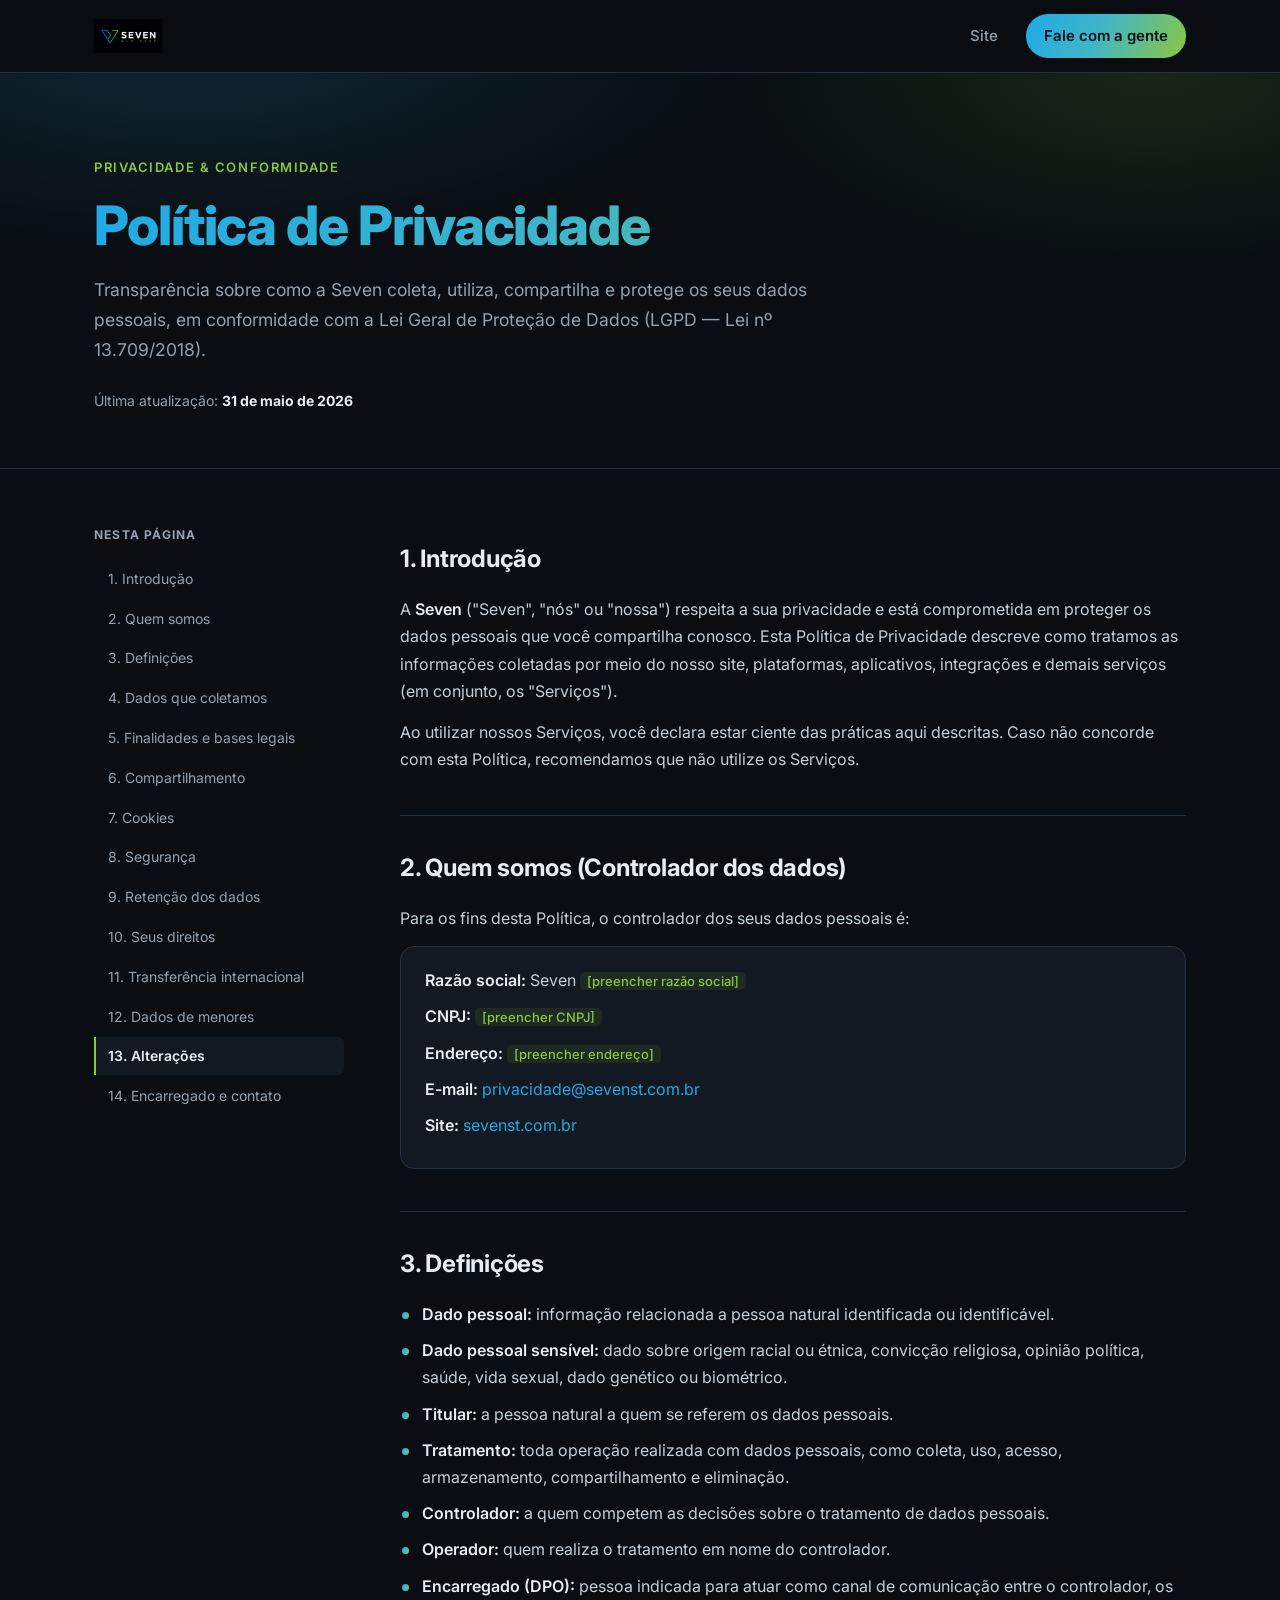
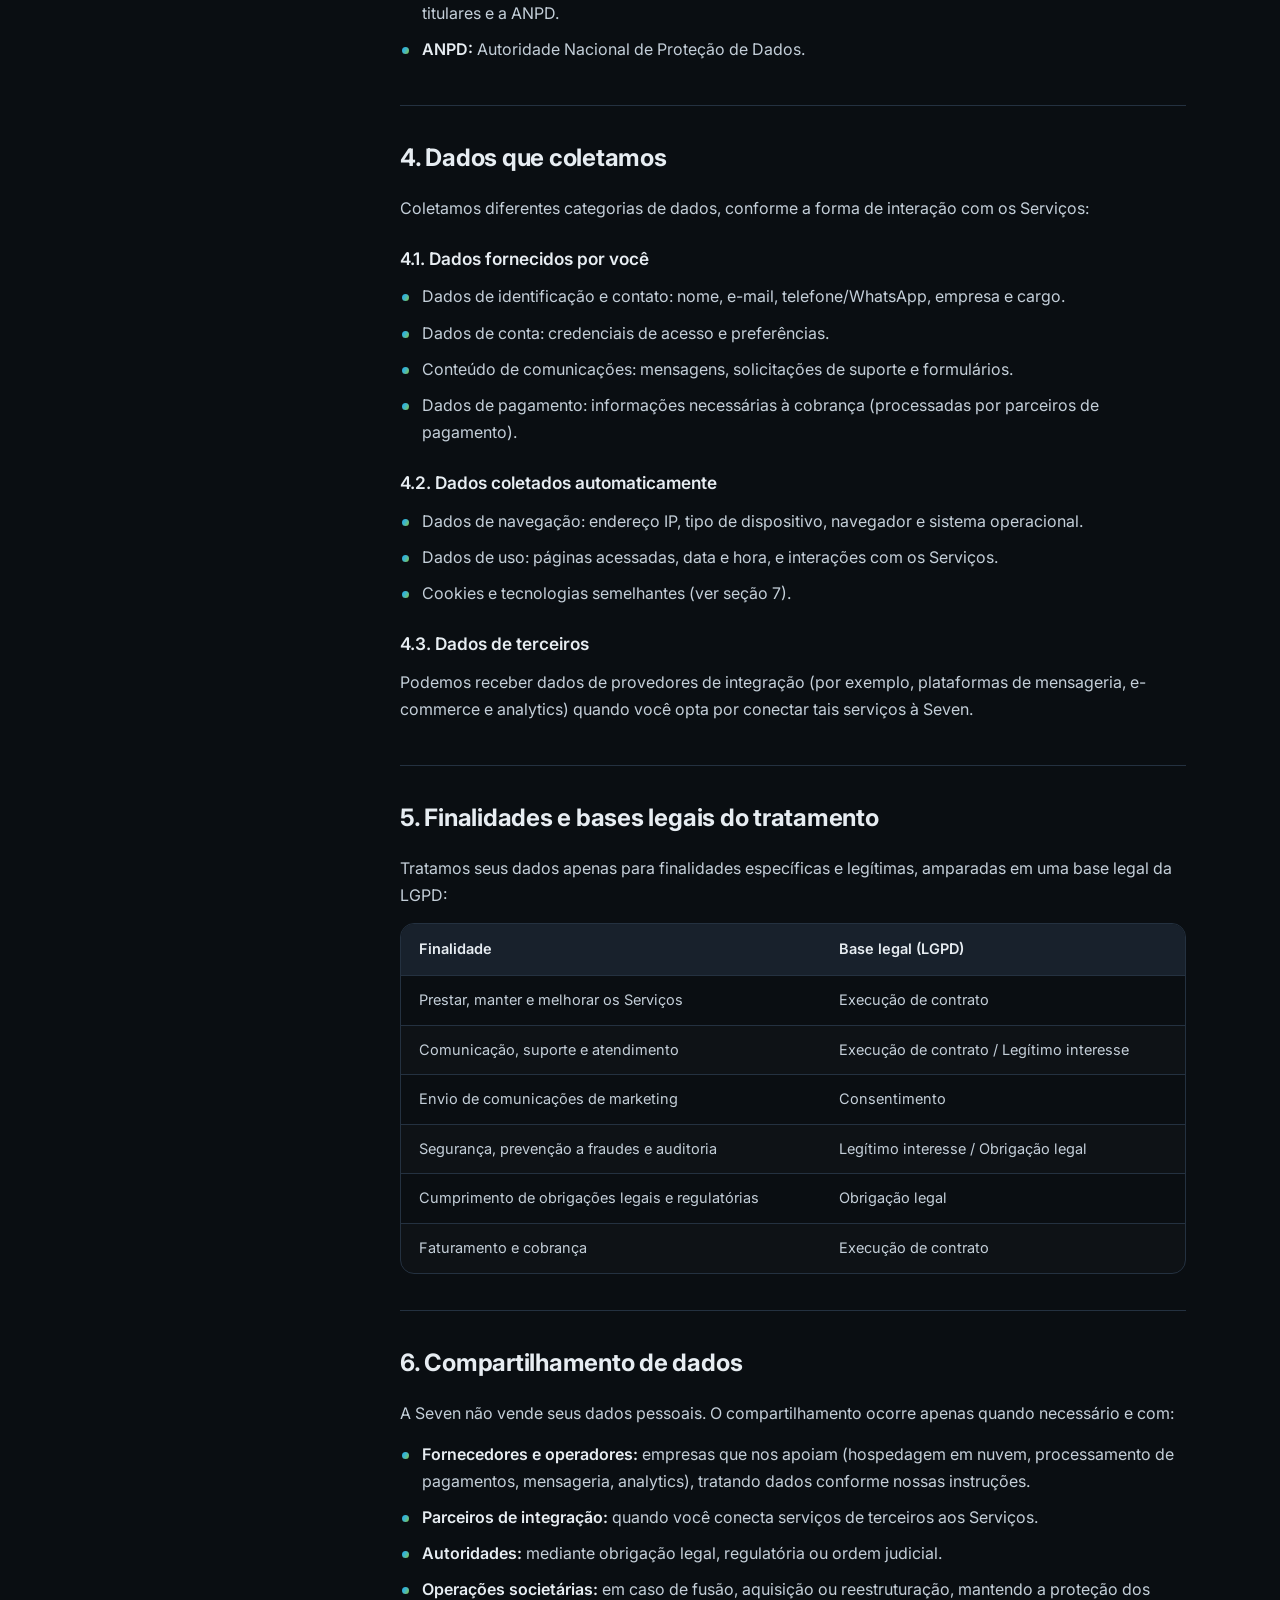
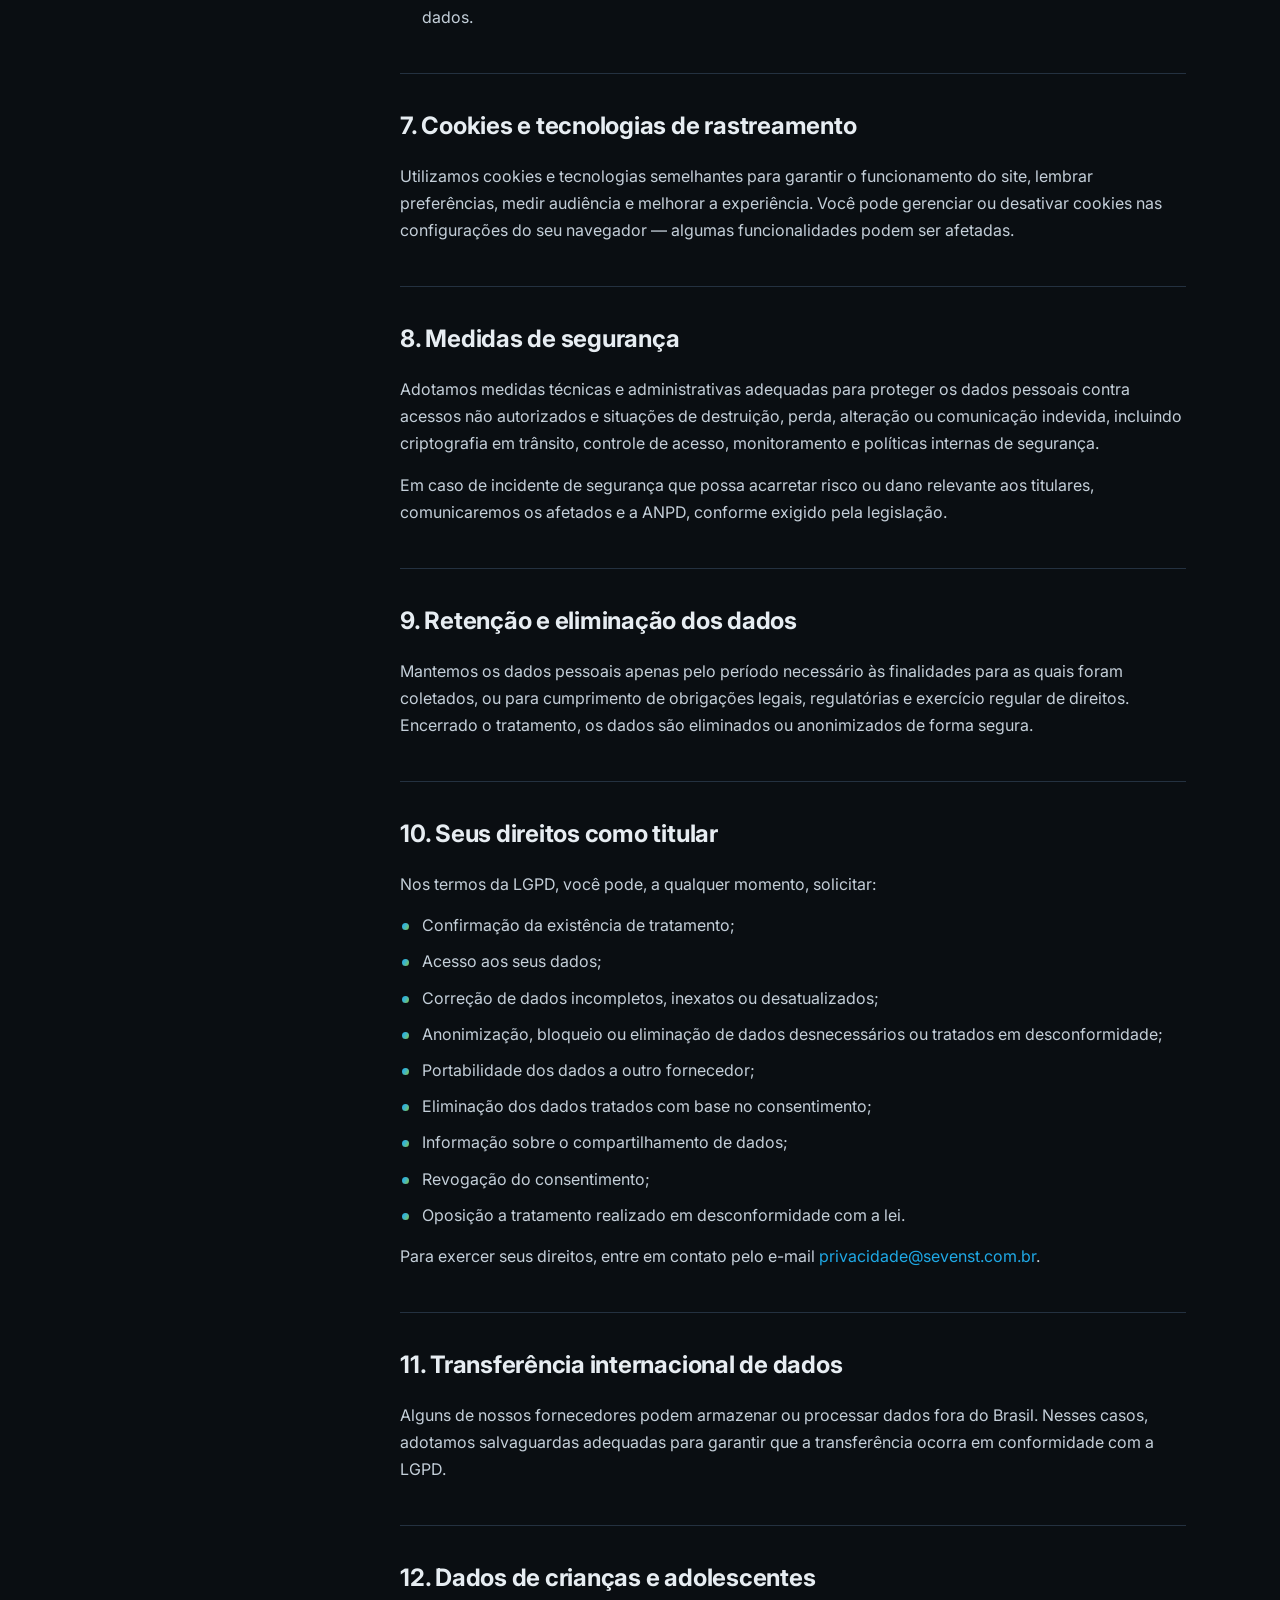
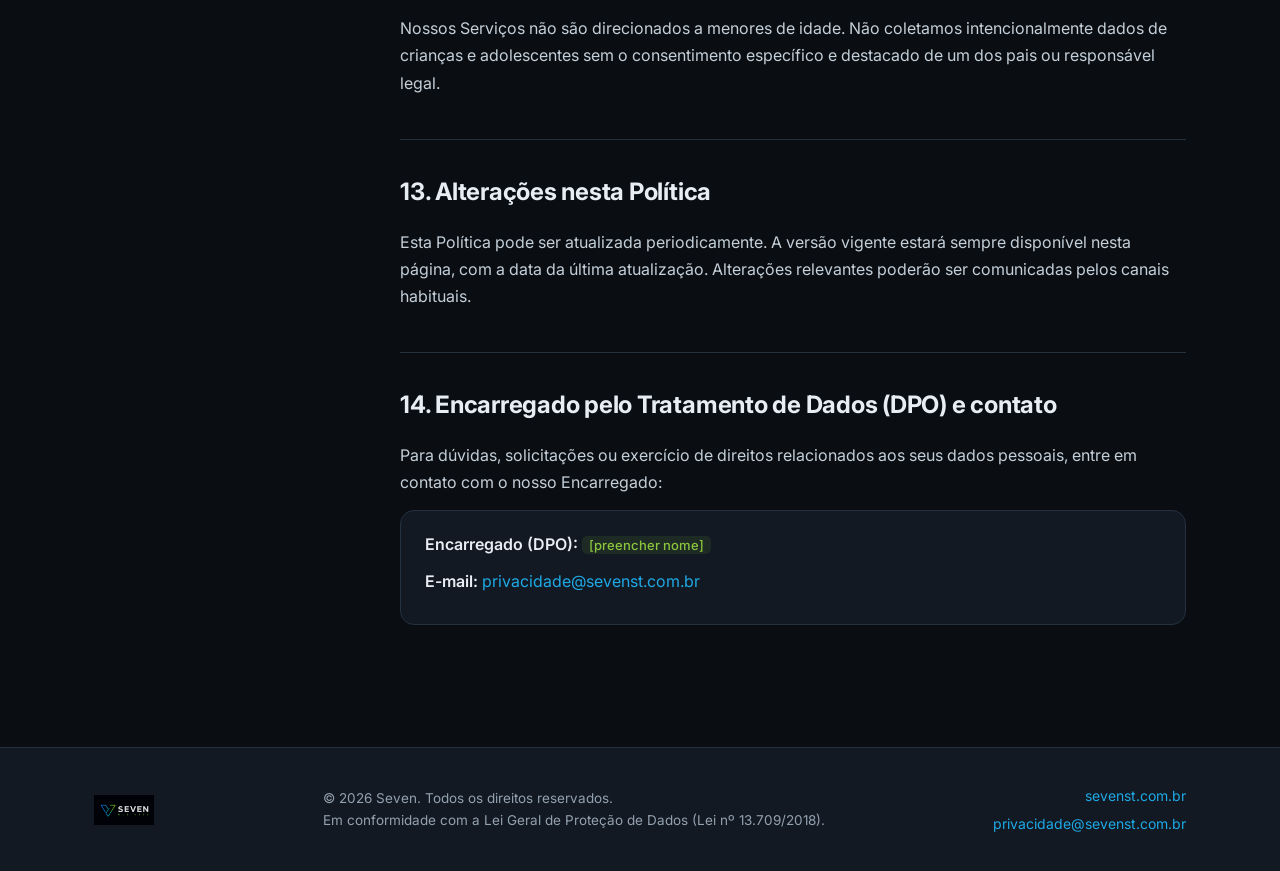
==== index.html @ 4087feb5 "site política de privacidade Seven (LGPD) + Docker/nginx" ====
<!DOCTYPE html>
<html lang="pt-br">
<head>
  <meta charset="UTF-8" />
  <meta name="viewport" content="width=device-width, initial-scale=1.0" />
  <meta name="theme-color" content="#0a0e12" />

  <title>Política de Privacidade — Seven</title>
  <meta name="description" content="Política de Privacidade da Seven. Saiba como tratamos, protegemos e armazenamos seus dados pessoais em conformidade com a LGPD." />

  <link rel="icon" href="logo/favicon.png" sizes="any" />
  <link rel="apple-touch-icon" href="logo/favicon.png" />

  <!-- Open Graph -->
  <meta property="og:type" content="website" />
  <meta property="og:title" content="Política de Privacidade — Seven" />
  <meta property="og:description" content="Saiba como a Seven trata, protege e armazena seus dados pessoais em conformidade com a LGPD." />
  <meta property="og:image" content="logo/seven-dark.png" />
  <meta name="twitter:card" content="summary_large_image" />

  <link rel="preconnect" href="https://fonts.googleapis.com" />
  <link rel="preconnect" href="https://fonts.gstatic.com" crossorigin />
  <link href="https://fonts.googleapis.com/css2?family=Inter:wght@400;500;600;700;800&display=swap" rel="stylesheet" />
  <link rel="stylesheet" href="styles.css" />
</head>
<body>
  <header class="site-header">
    <div class="container header-inner">
      <a href="#topo" class="brand" aria-label="Seven">
        <img src="logo/seven-dark.png" alt="Seven" class="brand-logo" />
      </a>
      <nav class="header-nav">
        <a href="https://sevenst.com.br" target="_blank" rel="noopener">Site</a>
        <a href="mailto:privacidade@sevenst.com.br" class="btn-contato">Fale com a gente</a>
      </nav>
    </div>
  </header>

  <main id="topo">
    <section class="hero">
      <div class="container">
        <span class="eyebrow">Privacidade &amp; Conformidade</span>
        <h1>Política de Privacidade</h1>
        <p class="hero-sub">
          Transparência sobre como a Seven coleta, utiliza, compartilha e protege os seus
          dados pessoais, em conformidade com a Lei Geral de Proteção de Dados (LGPD — Lei nº 13.709/2018).
        </p>
        <p class="hero-meta">Última atualização: <strong>31 de maio de 2026</strong></p>
      </div>
    </section>

    <div class="container content-grid">
      <!-- Índice -->
      <aside class="toc" aria-label="Índice">
        <p class="toc-title">Nesta página</p>
        <nav>
          <a href="#introducao">1. Introdução</a>
          <a href="#controlador">2. Quem somos</a>
          <a href="#definicoes">3. Definições</a>
          <a href="#dados">4. Dados que coletamos</a>
          <a href="#finalidades">5. Finalidades e bases legais</a>
          <a href="#compartilhamento">6. Compartilhamento</a>
          <a href="#cookies">7. Cookies</a>
          <a href="#seguranca">8. Segurança</a>
          <a href="#retencao">9. Retenção dos dados</a>
          <a href="#direitos">10. Seus direitos</a>
          <a href="#transferencia">11. Transferência internacional</a>
          <a href="#menores">12. Dados de menores</a>
          <a href="#alteracoes">13. Alterações</a>
          <a href="#contato">14. Encarregado e contato</a>
        </nav>
      </aside>

      <!-- Conteúdo -->
      <article class="policy">

        <section id="introducao">
          <h2>1. Introdução</h2>
          <p>
            A <strong>Seven</strong> ("Seven", "nós" ou "nossa") respeita a sua privacidade e está
            comprometida em proteger os dados pessoais que você compartilha conosco. Esta Política de
            Privacidade descreve como tratamos as informações coletadas por meio do nosso site,
            plataformas, aplicativos, integrações e demais serviços (em conjunto, os "Serviços").
          </p>
          <p>
            Ao utilizar nossos Serviços, você declara estar ciente das práticas aqui descritas. Caso
            não concorde com esta Política, recomendamos que não utilize os Serviços.
          </p>
        </section>

        <section id="controlador">
          <h2>2. Quem somos (Controlador dos dados)</h2>
          <p>
            Para os fins desta Política, o controlador dos seus dados pessoais é:
          </p>
          <ul class="info-box">
            <li><strong>Razão social:</strong> Seven <span class="todo">[preencher razão social]</span></li>
            <li><strong>CNPJ:</strong> <span class="todo">[preencher CNPJ]</span></li>
            <li><strong>Endereço:</strong> <span class="todo">[preencher endereço]</span></li>
            <li><strong>E-mail:</strong> <a href="mailto:privacidade@sevenst.com.br">privacidade@sevenst.com.br</a></li>
            <li><strong>Site:</strong> <a href="https://sevenst.com.br" target="_blank" rel="noopener">sevenst.com.br</a></li>
          </ul>
        </section>

        <section id="definicoes">
          <h2>3. Definições</h2>
          <ul>
            <li><strong>Dado pessoal:</strong> informação relacionada a pessoa natural identificada ou identificável.</li>
            <li><strong>Dado pessoal sensível:</strong> dado sobre origem racial ou étnica, convicção religiosa, opinião política, saúde, vida sexual, dado genético ou biométrico.</li>
            <li><strong>Titular:</strong> a pessoa natural a quem se referem os dados pessoais.</li>
            <li><strong>Tratamento:</strong> toda operação realizada com dados pessoais, como coleta, uso, acesso, armazenamento, compartilhamento e eliminação.</li>
            <li><strong>Controlador:</strong> a quem competem as decisões sobre o tratamento de dados pessoais.</li>
            <li><strong>Operador:</strong> quem realiza o tratamento em nome do controlador.</li>
            <li><strong>Encarregado (DPO):</strong> pessoa indicada para atuar como canal de comunicação entre o controlador, os titulares e a ANPD.</li>
            <li><strong>ANPD:</strong> Autoridade Nacional de Proteção de Dados.</li>
          </ul>
        </section>

        <section id="dados">
          <h2>4. Dados que coletamos</h2>
          <p>Coletamos diferentes categorias de dados, conforme a forma de interação com os Serviços:</p>

          <h3>4.1. Dados fornecidos por você</h3>
          <ul>
            <li>Dados de identificação e contato: nome, e-mail, telefone/WhatsApp, empresa e cargo.</li>
            <li>Dados de conta: credenciais de acesso e preferências.</li>
            <li>Conteúdo de comunicações: mensagens, solicitações de suporte e formulários.</li>
            <li>Dados de pagamento: informações necessárias à cobrança (processadas por parceiros de pagamento).</li>
          </ul>

          <h3>4.2. Dados coletados automaticamente</h3>
          <ul>
            <li>Dados de navegação: endereço IP, tipo de dispositivo, navegador e sistema operacional.</li>
            <li>Dados de uso: páginas acessadas, data e hora, e interações com os Serviços.</li>
            <li>Cookies e tecnologias semelhantes (ver seção 7).</li>
          </ul>

          <h3>4.3. Dados de terceiros</h3>
          <p>
            Podemos receber dados de provedores de integração (por exemplo, plataformas de mensageria,
            e-commerce e analytics) quando você opta por conectar tais serviços à Seven.
          </p>
        </section>

        <section id="finalidades">
          <h2>5. Finalidades e bases legais do tratamento</h2>
          <p>Tratamos seus dados apenas para finalidades específicas e legítimas, amparadas em uma base legal da LGPD:</p>
          <div class="table-wrap">
            <table>
              <thead>
                <tr><th>Finalidade</th><th>Base legal (LGPD)</th></tr>
              </thead>
              <tbody>
                <tr><td>Prestar, manter e melhorar os Serviços</td><td>Execução de contrato</td></tr>
                <tr><td>Comunicação, suporte e atendimento</td><td>Execução de contrato / Legítimo interesse</td></tr>
                <tr><td>Envio de comunicações de marketing</td><td>Consentimento</td></tr>
                <tr><td>Segurança, prevenção a fraudes e auditoria</td><td>Legítimo interesse / Obrigação legal</td></tr>
                <tr><td>Cumprimento de obrigações legais e regulatórias</td><td>Obrigação legal</td></tr>
                <tr><td>Faturamento e cobrança</td><td>Execução de contrato</td></tr>
              </tbody>
            </table>
          </div>
        </section>

        <section id="compartilhamento">
          <h2>6. Compartilhamento de dados</h2>
          <p>A Seven não vende seus dados pessoais. O compartilhamento ocorre apenas quando necessário e com:</p>
          <ul>
            <li><strong>Fornecedores e operadores:</strong> empresas que nos apoiam (hospedagem em nuvem, processamento de pagamentos, mensageria, analytics), tratando dados conforme nossas instruções.</li>
            <li><strong>Parceiros de integração:</strong> quando você conecta serviços de terceiros aos Serviços.</li>
            <li><strong>Autoridades:</strong> mediante obrigação legal, regulatória ou ordem judicial.</li>
            <li><strong>Operações societárias:</strong> em caso de fusão, aquisição ou reestruturação, mantendo a proteção dos dados.</li>
          </ul>
        </section>

        <section id="cookies">
          <h2>7. Cookies e tecnologias de rastreamento</h2>
          <p>
            Utilizamos cookies e tecnologias semelhantes para garantir o funcionamento do site, lembrar
            preferências, medir audiência e melhorar a experiência. Você pode gerenciar ou desativar
            cookies nas configurações do seu navegador — algumas funcionalidades podem ser afetadas.
          </p>
        </section>

        <section id="seguranca">
          <h2>8. Medidas de segurança</h2>
          <p>
            Adotamos medidas técnicas e administrativas adequadas para proteger os dados pessoais contra
            acessos não autorizados e situações de destruição, perda, alteração ou comunicação indevida,
            incluindo criptografia em trânsito, controle de acesso, monitoramento e políticas internas de segurança.
          </p>
          <p>
            Em caso de incidente de segurança que possa acarretar risco ou dano relevante aos titulares,
            comunicaremos os afetados e a ANPD, conforme exigido pela legislação.
          </p>
        </section>

        <section id="retencao">
          <h2>9. Retenção e eliminação dos dados</h2>
          <p>
            Mantemos os dados pessoais apenas pelo período necessário às finalidades para as quais foram
            coletados, ou para cumprimento de obrigações legais, regulatórias e exercício regular de direitos.
            Encerrado o tratamento, os dados são eliminados ou anonimizados de forma segura.
          </p>
        </section>

        <section id="direitos">
          <h2>10. Seus direitos como titular</h2>
          <p>Nos termos da LGPD, você pode, a qualquer momento, solicitar:</p>
          <ul>
            <li>Confirmação da existência de tratamento;</li>
            <li>Acesso aos seus dados;</li>
            <li>Correção de dados incompletos, inexatos ou desatualizados;</li>
            <li>Anonimização, bloqueio ou eliminação de dados desnecessários ou tratados em desconformidade;</li>
            <li>Portabilidade dos dados a outro fornecedor;</li>
            <li>Eliminação dos dados tratados com base no consentimento;</li>
            <li>Informação sobre o compartilhamento de dados;</li>
            <li>Revogação do consentimento;</li>
            <li>Oposição a tratamento realizado em desconformidade com a lei.</li>
          </ul>
          <p>
            Para exercer seus direitos, entre em contato pelo e-mail
            <a href="mailto:privacidade@sevenst.com.br">privacidade@sevenst.com.br</a>.
          </p>
        </section>

        <section id="transferencia">
          <h2>11. Transferência internacional de dados</h2>
          <p>
            Alguns de nossos fornecedores podem armazenar ou processar dados fora do Brasil. Nesses casos,
            adotamos salvaguardas adequadas para garantir que a transferência ocorra em conformidade com a LGPD.
          </p>
        </section>

        <section id="menores">
          <h2>12. Dados de crianças e adolescentes</h2>
          <p>
            Nossos Serviços não são direcionados a menores de idade. Não coletamos intencionalmente dados de
            crianças e adolescentes sem o consentimento específico e destacado de um dos pais ou responsável legal.
          </p>
        </section>

        <section id="alteracoes">
          <h2>13. Alterações nesta Política</h2>
          <p>
            Esta Política pode ser atualizada periodicamente. A versão vigente estará sempre disponível nesta
            página, com a data da última atualização. Alterações relevantes poderão ser comunicadas pelos
            canais habituais.
          </p>
        </section>

        <section id="contato">
          <h2>14. Encarregado pelo Tratamento de Dados (DPO) e contato</h2>
          <p>
            Para dúvidas, solicitações ou exercício de direitos relacionados aos seus dados pessoais,
            entre em contato com o nosso Encarregado:
          </p>
          <ul class="info-box">
            <li><strong>Encarregado (DPO):</strong> <span class="todo">[preencher nome]</span></li>
            <li><strong>E-mail:</strong> <a href="mailto:privacidade@sevenst.com.br">privacidade@sevenst.com.br</a></li>
          </ul>
        </section>

      </article>
    </div>
  </main>

  <footer class="site-footer">
    <div class="container footer-inner">
      <img src="logo/seven-dark.png" alt="Seven" class="footer-logo" />
      <p class="footer-text">
        © <span id="ano">2026</span> Seven. Todos os direitos reservados.<br />
        Em conformidade com a Lei Geral de Proteção de Dados (Lei nº 13.709/2018).
      </p>
      <div class="footer-links">
        <a href="https://sevenst.com.br" target="_blank" rel="noopener">sevenst.com.br</a>
        <a href="mailto:privacidade@sevenst.com.br">privacidade@sevenst.com.br</a>
      </div>
    </div>
  </footer>

  <script>
    document.getElementById('ano').textContent = new Date().getFullYear();
    // Destaque do item ativo no índice
    const links = document.querySelectorAll('.toc a');
    const sections = [...links].map(a => document.querySelector(a.getAttribute('href')));
    const obs = new IntersectionObserver((entries) => {
      entries.forEach(e => {
        if (e.isIntersecting) {
          const id = e.target.id;
          links.forEach(l => l.classList.toggle('active', l.getAttribute('href') === '#' + id));
        }
      });
    }, { rootMargin: '-20% 0px -75% 0px' });
    sections.forEach(s => s && obs.observe(s));
  </script>
</body>
</html>
---- styles.css ----
:root {
  --bg: #0a0e12;
  --surface: #121922;
  --surface-2: #18212c;
  --border: #243140;
  --text: #e7edf2;
  --muted: #93a1b0;
  --brand-blue: #1fa9e6;
  --brand-green: #8cc63f;
  --gradient: linear-gradient(120deg, #1fa9e6 0%, #3fb6c8 45%, #8cc63f 100%);
  --radius: 14px;
  --maxw: 1140px;
}

* { box-sizing: border-box; margin: 0; padding: 0; }

html { scroll-behavior: smooth; scroll-padding-top: 90px; }

body {
  font-family: 'Inter', -apple-system, BlinkMacSystemFont, 'Segoe UI', sans-serif;
  background: var(--bg);
  color: var(--text);
  line-height: 1.7;
  -webkit-font-smoothing: antialiased;
  font-size: 16px;
}

a { color: var(--brand-blue); text-decoration: none; transition: color .2s; }
a:hover { color: var(--brand-green); }

.container { width: 100%; max-width: var(--maxw); margin: 0 auto; padding: 0 24px; }

/* Header */
.site-header {
  position: sticky; top: 0; z-index: 50;
  background: rgba(10, 14, 18, .85);
  backdrop-filter: blur(12px);
  border-bottom: 1px solid var(--border);
}
.header-inner {
  display: flex; align-items: center; justify-content: space-between;
  height: 72px;
}
.brand-logo { height: 34px; width: auto; display: block; }
.header-nav { display: flex; align-items: center; gap: 28px; }
.header-nav a { color: var(--muted); font-weight: 500; font-size: 15px; }
.header-nav a:hover { color: var(--text); }
.btn-contato {
  background: var(--gradient); color: #06121a !important;
  padding: 9px 18px; border-radius: 999px; font-weight: 600 !important;
}
.btn-contato:hover { opacity: .92; }

/* Hero */
.hero {
  position: relative;
  padding: 80px 0 56px;
  border-bottom: 1px solid var(--border);
  overflow: hidden;
}
.hero::before {
  content: ''; position: absolute; inset: 0;
  background: radial-gradient(900px 360px at 15% -10%, rgba(31,169,230,.16), transparent 60%),
              radial-gradient(700px 320px at 90% 0%, rgba(140,198,63,.12), transparent 60%);
  pointer-events: none;
}
.hero .container { position: relative; }
.eyebrow {
  display: inline-block;
  font-size: 13px; font-weight: 600; letter-spacing: .12em; text-transform: uppercase;
  color: var(--brand-green); margin-bottom: 18px;
}
.hero h1 {
  font-size: clamp(2.2rem, 5vw, 3.4rem);
  font-weight: 800; line-height: 1.08; letter-spacing: -.02em;
  background: var(--gradient); -webkit-background-clip: text; background-clip: text;
  -webkit-text-fill-color: transparent; color: var(--brand-blue);
}
.hero-sub { color: var(--muted); font-size: 1.1rem; max-width: 720px; margin-top: 20px; }
.hero-meta { margin-top: 24px; font-size: 14px; color: var(--muted); }
.hero-meta strong { color: var(--text); }

/* Layout conteúdo */
.content-grid {
  display: grid; grid-template-columns: 250px 1fr;
  gap: 56px; padding-top: 56px; padding-bottom: 80px; align-items: start;
}

/* Índice */
.toc { position: sticky; top: 96px; }
.toc-title {
  font-size: 12px; font-weight: 700; letter-spacing: .1em; text-transform: uppercase;
  color: var(--muted); margin-bottom: 14px;
}
.toc nav { display: flex; flex-direction: column; gap: 2px; }
.toc nav a {
  color: var(--muted); font-size: 14px; padding: 7px 12px;
  border-left: 2px solid transparent; border-radius: 0 6px 6px 0; transition: all .18s;
}
.toc nav a:hover { color: var(--text); background: var(--surface); }
.toc nav a.active {
  color: var(--text); border-left-color: var(--brand-green);
  background: var(--surface); font-weight: 600;
}

/* Política */
.policy section { padding: 14px 0 28px; scroll-margin-top: 90px; }
.policy section + section { border-top: 1px solid var(--border); padding-top: 32px; }
.policy h2 {
  font-size: 1.5rem; font-weight: 700; letter-spacing: -.01em;
  margin-bottom: 16px; color: var(--text);
}
.policy h3 {
  font-size: 1.08rem; font-weight: 600; margin: 22px 0 10px; color: var(--text);
}
.policy p { color: #c4cfd9; margin-bottom: 14px; }
.policy ul { list-style: none; margin: 8px 0 14px; }
.policy ul li {
  position: relative; padding-left: 22px; margin-bottom: 9px; color: #c4cfd9;
}
.policy ul li::before {
  content: ''; position: absolute; left: 2px; top: 11px;
  width: 7px; height: 7px; border-radius: 50%;
  background: var(--gradient);
}
.policy strong { color: var(--text); font-weight: 600; }

.info-box {
  background: var(--surface); border: 1px solid var(--border);
  border-radius: var(--radius); padding: 20px 24px !important; margin: 4px 0 8px;
}
.info-box li { padding-left: 0 !important; margin-bottom: 8px; }
.info-box li::before { display: none; }

.todo {
  color: var(--brand-green); background: rgba(140,198,63,.1);
  padding: 1px 7px; border-radius: 5px; font-size: 13px; font-weight: 500;
}

/* Tabela */
.table-wrap { overflow-x: auto; border-radius: var(--radius); border: 1px solid var(--border); margin: 8px 0; }
table { width: 100%; border-collapse: collapse; font-size: 14.5px; min-width: 460px; }
thead th {
  background: var(--surface-2); text-align: left; padding: 13px 18px;
  font-weight: 600; color: var(--text); border-bottom: 1px solid var(--border);
}
tbody td { padding: 12px 18px; color: #c4cfd9; border-bottom: 1px solid var(--border); }
tbody tr:last-child td { border-bottom: none; }
tbody tr:nth-child(even) { background: rgba(255,255,255,.015); }

/* Footer */
.site-footer { border-top: 1px solid var(--border); background: var(--surface); }
.footer-inner {
  display: flex; flex-wrap: wrap; align-items: center; justify-content: space-between;
  gap: 20px; padding: 36px 24px;
}
.footer-logo { height: 30px; width: auto; opacity: .9; }
.footer-text { color: var(--muted); font-size: 13.5px; line-height: 1.6; }
.footer-links { display: flex; flex-direction: column; gap: 4px; text-align: right; font-size: 14px; }

/* Responsivo */
@media (max-width: 880px) {
  .content-grid { grid-template-columns: 1fr; gap: 0; }
  .toc { display: none; }
  .hero { padding: 56px 0 40px; }
  .footer-inner { justify-content: center; text-align: center; }
  .footer-links { text-align: center; }
}
@media (max-width: 520px) {
  .header-nav a:not(.btn-contato) { display: none; }
}
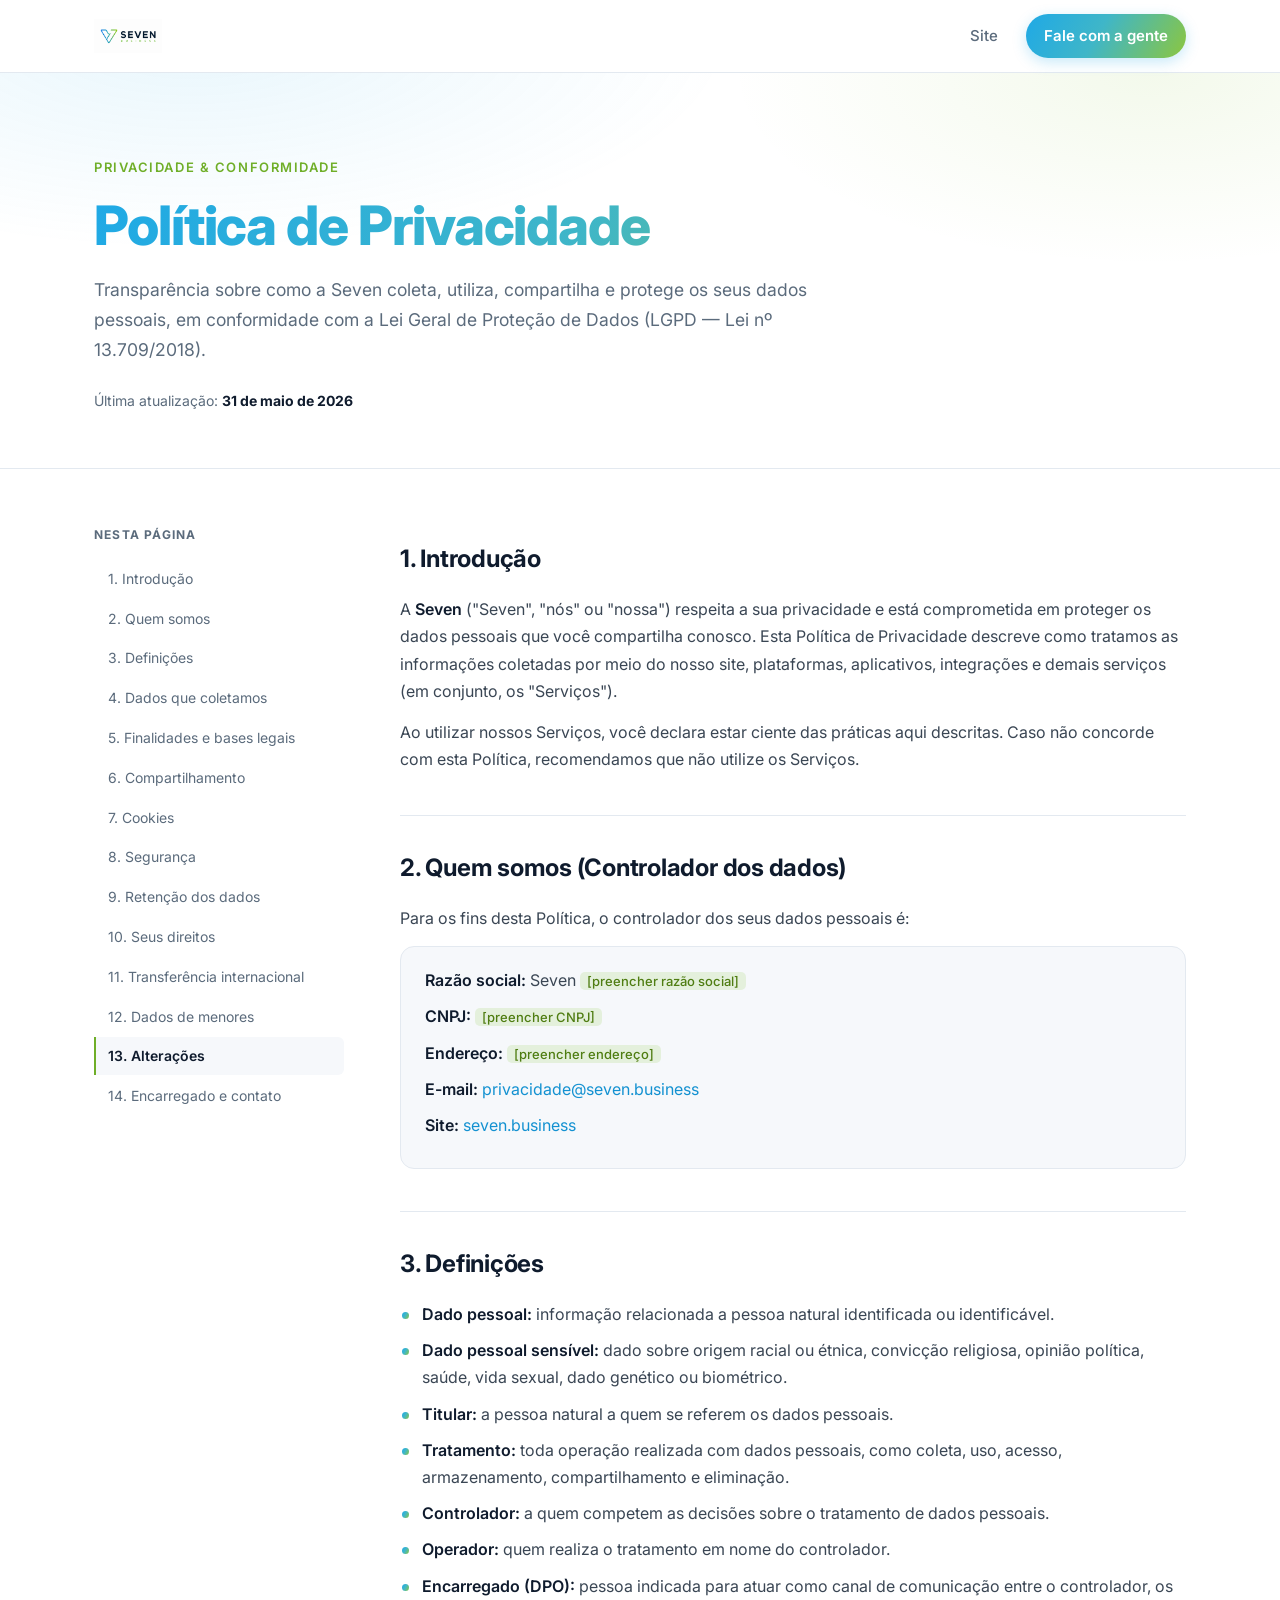
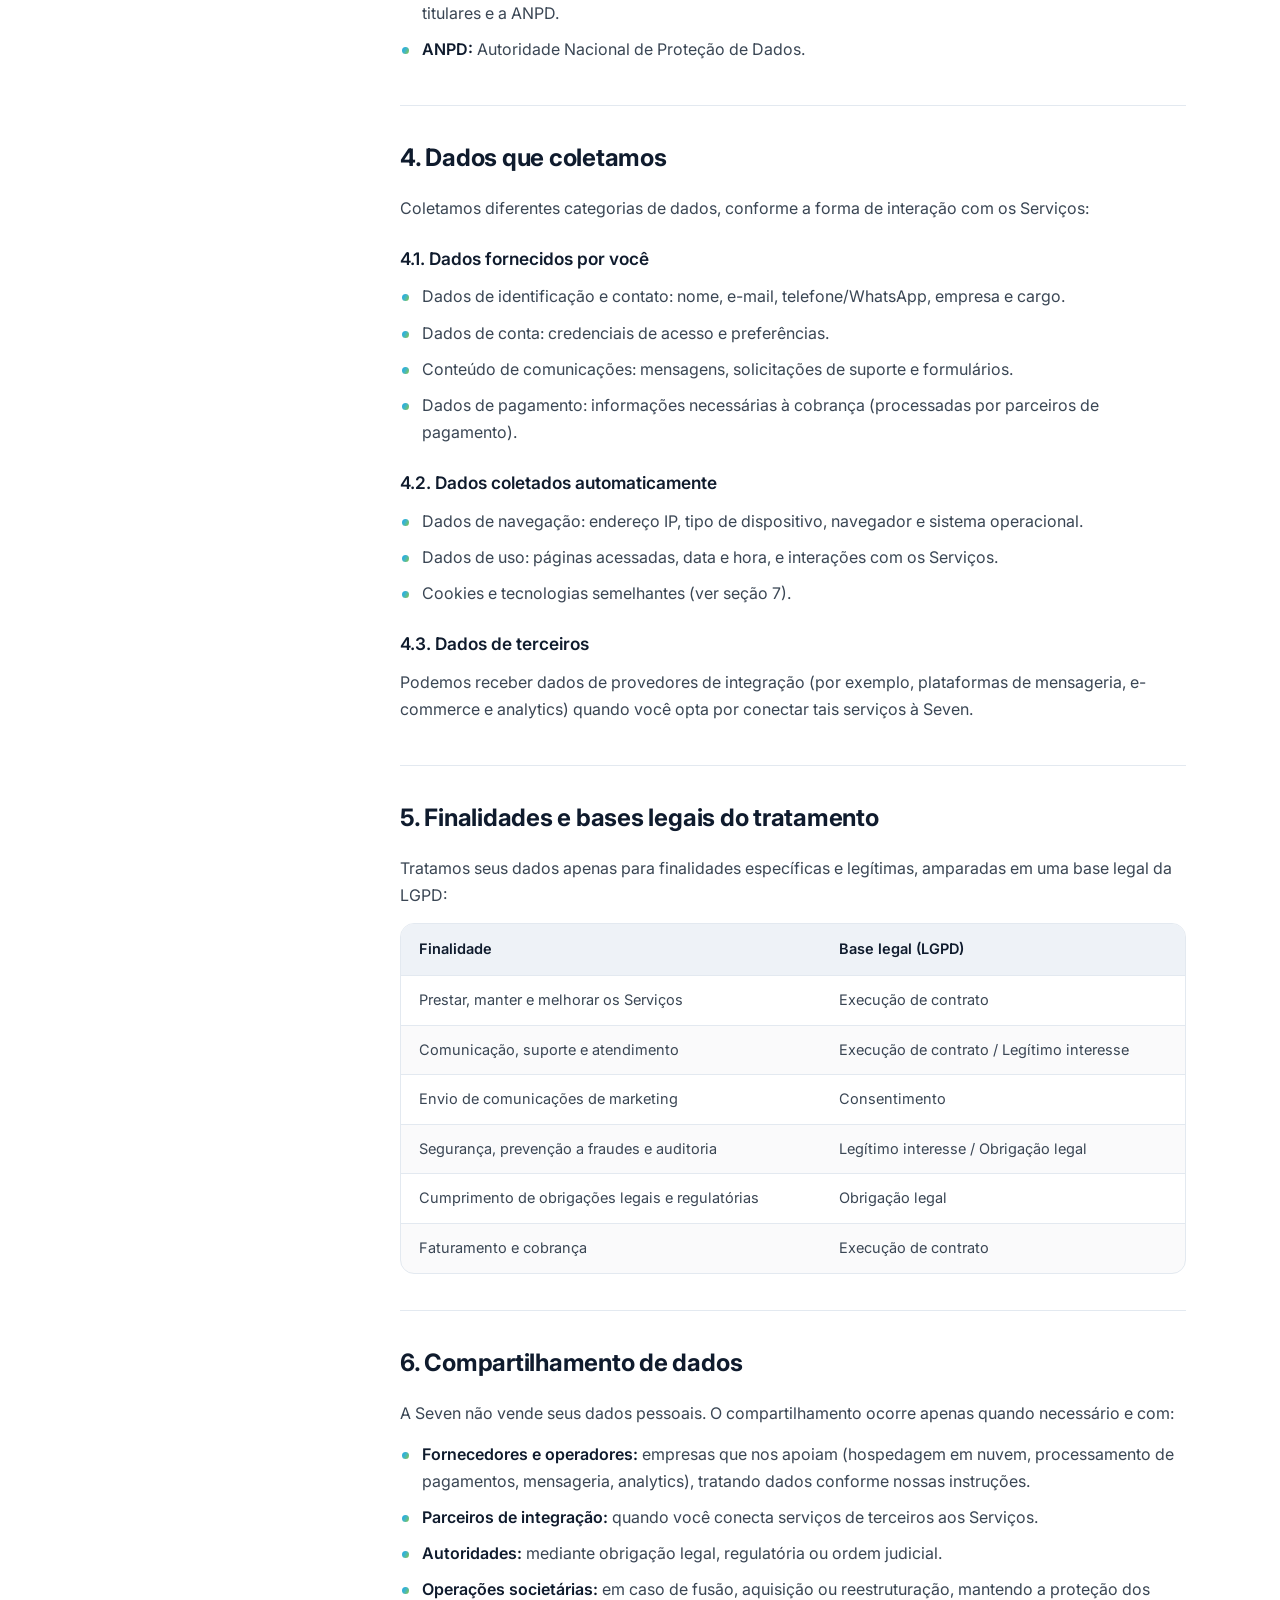
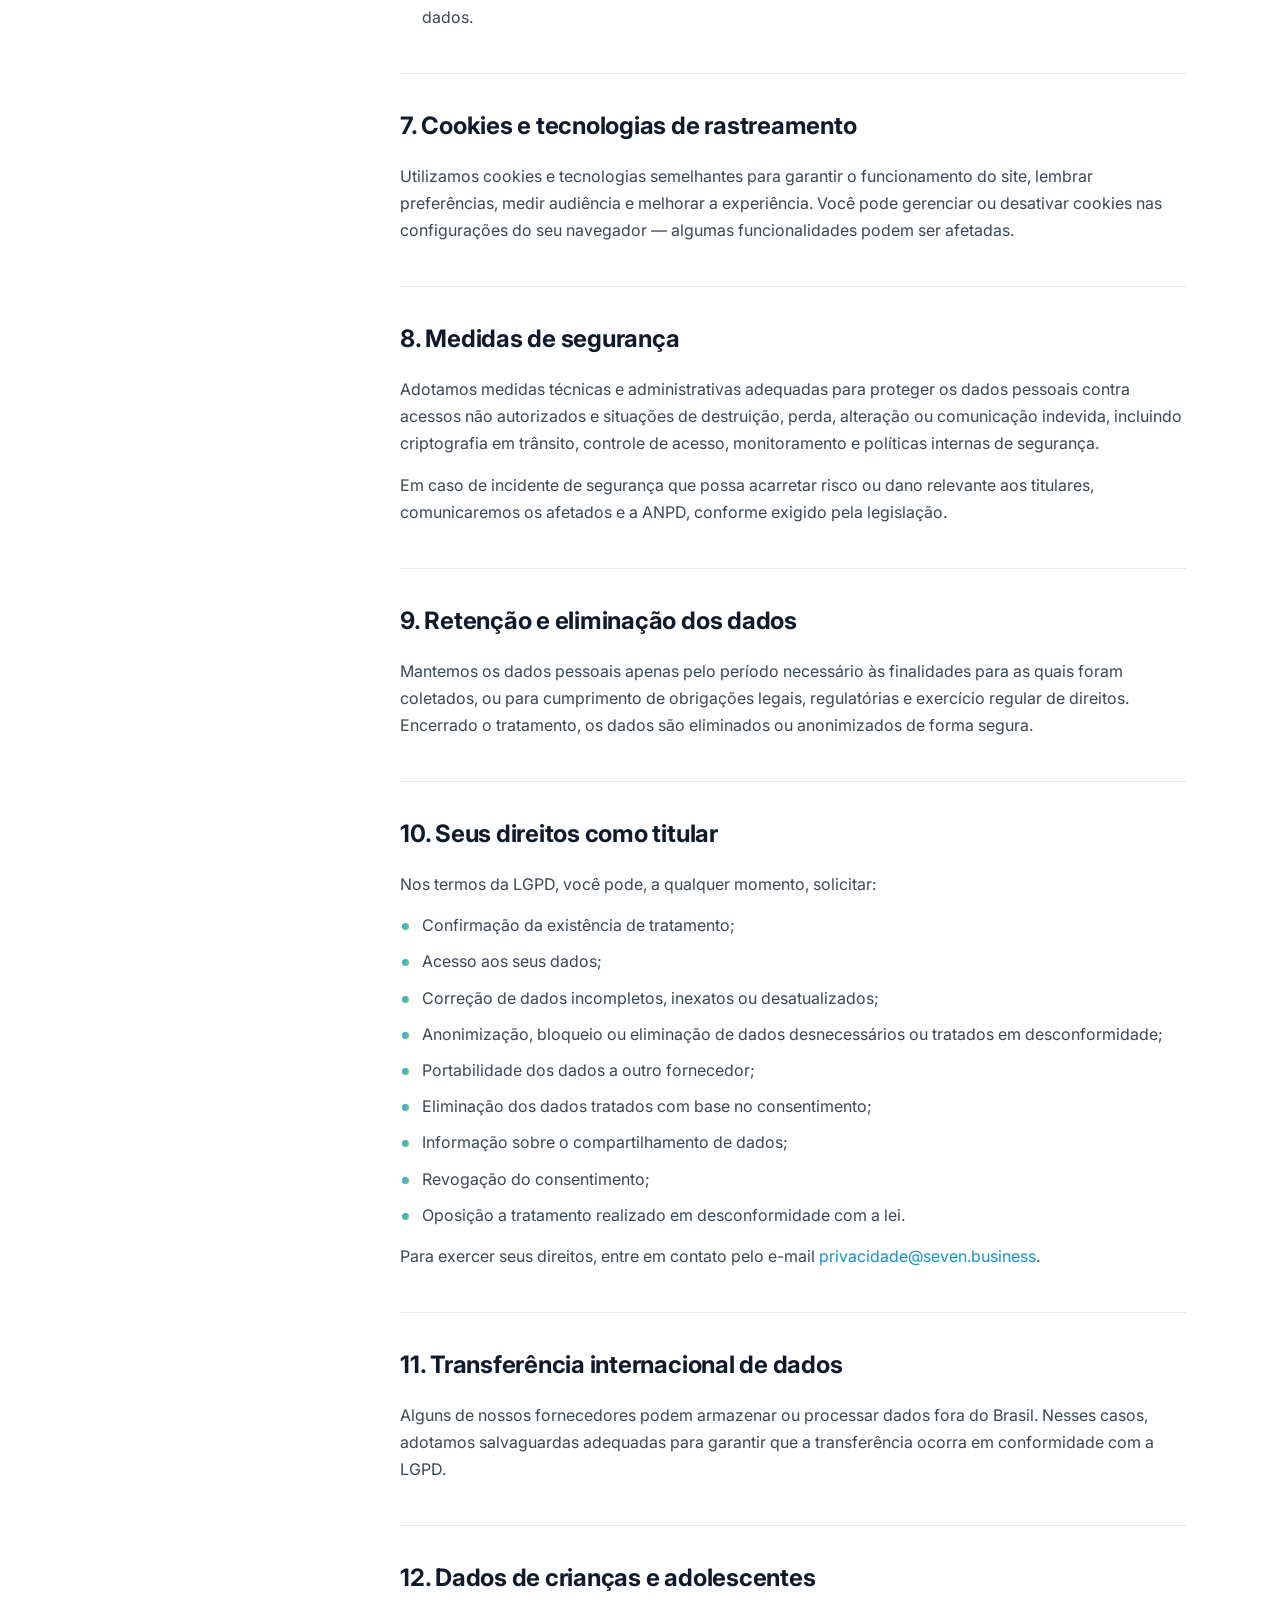
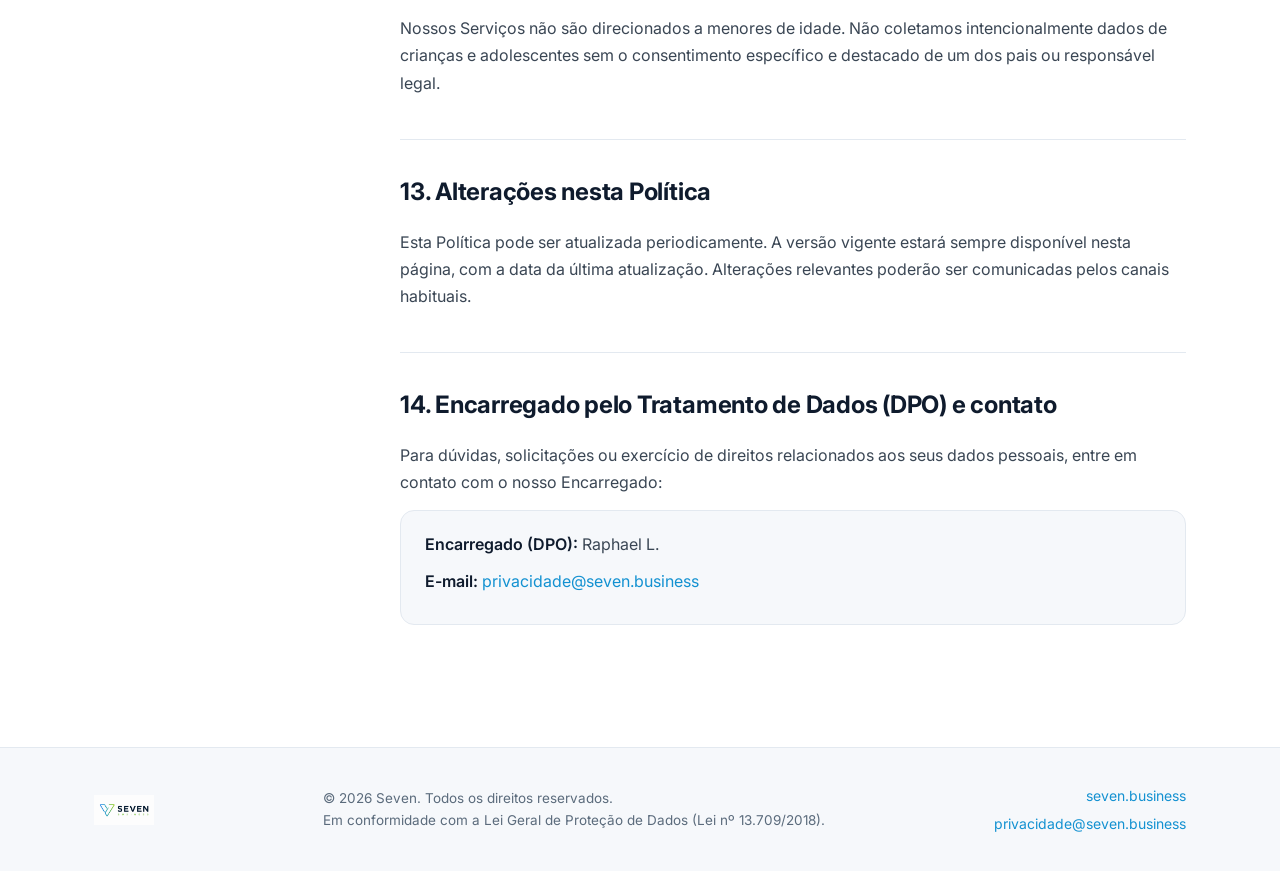
==== commit 866ce580: "tema claro (fundo branco), logo branca, DPO Raphael L., dominio seven.business" ====
--- a/index.html
+++ b/index.html
@@ -3,7 +3,7 @@
 <head>
   <meta charset="UTF-8" />
   <meta name="viewport" content="width=device-width, initial-scale=1.0" />
-  <meta name="theme-color" content="#0a0e12" />
+  <meta name="theme-color" content="#ffffff" />
 
   <title>Política de Privacidade — Seven</title>
   <meta name="description" content="Política de Privacidade da Seven. Saiba como tratamos, protegemos e armazenamos seus dados pessoais em conformidade com a LGPD." />
@@ -15,7 +15,7 @@
   <meta property="og:type" content="website" />
   <meta property="og:title" content="Política de Privacidade — Seven" />
   <meta property="og:description" content="Saiba como a Seven trata, protege e armazena seus dados pessoais em conformidade com a LGPD." />
-  <meta property="og:image" content="logo/seven-dark.png" />
+  <meta property="og:image" content="logo/seven-white.png" />
   <meta name="twitter:card" content="summary_large_image" />
 
   <link rel="preconnect" href="https://fonts.googleapis.com" />
@@ -27,11 +27,11 @@
   <header class="site-header">
     <div class="container header-inner">
       <a href="#topo" class="brand" aria-label="Seven">
-        <img src="logo/seven-dark.png" alt="Seven" class="brand-logo" />
+        <img src="logo/seven-white.png" alt="Seven" class="brand-logo" />
       </a>
       <nav class="header-nav">
-        <a href="https://sevenst.com.br" target="_blank" rel="noopener">Site</a>
-        <a href="mailto:privacidade@sevenst.com.br" class="btn-contato">Fale com a gente</a>
+        <a href="https://seven.business" target="_blank" rel="noopener">Site</a>
+        <a href="mailto:privacidade@seven.business" class="btn-contato">Fale com a gente</a>
       </nav>
     </div>
   </header>
@@ -97,8 +97,8 @@
             <li><strong>Razão social:</strong> Seven <span class="todo">[preencher razão social]</span></li>
             <li><strong>CNPJ:</strong> <span class="todo">[preencher CNPJ]</span></li>
             <li><strong>Endereço:</strong> <span class="todo">[preencher endereço]</span></li>
-            <li><strong>E-mail:</strong> <a href="mailto:privacidade@sevenst.com.br">privacidade@sevenst.com.br</a></li>
-            <li><strong>Site:</strong> <a href="https://sevenst.com.br" target="_blank" rel="noopener">sevenst.com.br</a></li>
+            <li><strong>E-mail:</strong> <a href="mailto:privacidade@seven.business">privacidade@seven.business</a></li>
+            <li><strong>Site:</strong> <a href="https://seven.business" target="_blank" rel="noopener">seven.business</a></li>
           </ul>
         </section>
 
@@ -220,7 +220,7 @@
           </ul>
           <p>
             Para exercer seus direitos, entre em contato pelo e-mail
-            <a href="mailto:privacidade@sevenst.com.br">privacidade@sevenst.com.br</a>.
+            <a href="mailto:privacidade@seven.business">privacidade@seven.business</a>.
           </p>
         </section>
 
@@ -256,8 +256,8 @@
             entre em contato com o nosso Encarregado:
           </p>
           <ul class="info-box">
-            <li><strong>Encarregado (DPO):</strong> <span class="todo">[preencher nome]</span></li>
-            <li><strong>E-mail:</strong> <a href="mailto:privacidade@sevenst.com.br">privacidade@sevenst.com.br</a></li>
+            <li><strong>Encarregado (DPO):</strong> Raphael L.</li>
+            <li><strong>E-mail:</strong> <a href="mailto:privacidade@seven.business">privacidade@seven.business</a></li>
           </ul>
         </section>
 
@@ -267,14 +267,14 @@
 
   <footer class="site-footer">
     <div class="container footer-inner">
-      <img src="logo/seven-dark.png" alt="Seven" class="footer-logo" />
+      <img src="logo/seven-white.png" alt="Seven" class="footer-logo" />
       <p class="footer-text">
         © <span id="ano">2026</span> Seven. Todos os direitos reservados.<br />
         Em conformidade com a Lei Geral de Proteção de Dados (Lei nº 13.709/2018).
       </p>
       <div class="footer-links">
-        <a href="https://sevenst.com.br" target="_blank" rel="noopener">sevenst.com.br</a>
-        <a href="mailto:privacidade@sevenst.com.br">privacidade@sevenst.com.br</a>
+        <a href="https://seven.business" target="_blank" rel="noopener">seven.business</a>
+        <a href="mailto:privacidade@seven.business">privacidade@seven.business</a>
       </div>
     </div>
   </footer>
--- a/styles.css
+++ b/styles.css
@@ -1,12 +1,12 @@
 :root {
-  --bg: #0a0e12;
-  --surface: #121922;
-  --surface-2: #18212c;
-  --border: #243140;
-  --text: #e7edf2;
-  --muted: #93a1b0;
-  --brand-blue: #1fa9e6;
-  --brand-green: #8cc63f;
+  --bg: #ffffff;
+  --surface: #f6f8fb;
+  --surface-2: #eef2f7;
+  --border: #e3e9f0;
+  --text: #0f1b2d;
+  --muted: #5b6b7c;
+  --brand-blue: #1391d1;
+  --brand-green: #6fae28;
   --gradient: linear-gradient(120deg, #1fa9e6 0%, #3fb6c8 45%, #8cc63f 100%);
   --radius: 14px;
   --maxw: 1140px;
@@ -33,7 +33,7 @@
 /* Header */
 .site-header {
   position: sticky; top: 0; z-index: 50;
-  background: rgba(10, 14, 18, .85);
+  background: rgba(255, 255, 255, .88);
   backdrop-filter: blur(12px);
   border-bottom: 1px solid var(--border);
 }
@@ -46,8 +46,9 @@
 .header-nav a { color: var(--muted); font-weight: 500; font-size: 15px; }
 .header-nav a:hover { color: var(--text); }
 .btn-contato {
-  background: var(--gradient); color: #06121a !important;
+  background: var(--gradient); color: #fff !important;
   padding: 9px 18px; border-radius: 999px; font-weight: 600 !important;
+  box-shadow: 0 4px 14px rgba(31,169,230,.25);
 }
 .btn-contato:hover { opacity: .92; }
 
@@ -60,8 +61,8 @@
 }
 .hero::before {
   content: ''; position: absolute; inset: 0;
-  background: radial-gradient(900px 360px at 15% -10%, rgba(31,169,230,.16), transparent 60%),
-              radial-gradient(700px 320px at 90% 0%, rgba(140,198,63,.12), transparent 60%);
+  background: radial-gradient(900px 360px at 15% -10%, rgba(31,169,230,.10), transparent 60%),
+              radial-gradient(700px 320px at 90% 0%, rgba(140,198,63,.10), transparent 60%);
   pointer-events: none;
 }
 .hero .container { position: relative; }
@@ -113,10 +114,10 @@
 .policy h3 {
   font-size: 1.08rem; font-weight: 600; margin: 22px 0 10px; color: var(--text);
 }
-.policy p { color: #c4cfd9; margin-bottom: 14px; }
+.policy p { color: #3a4654; margin-bottom: 14px; }
 .policy ul { list-style: none; margin: 8px 0 14px; }
 .policy ul li {
-  position: relative; padding-left: 22px; margin-bottom: 9px; color: #c4cfd9;
+  position: relative; padding-left: 22px; margin-bottom: 9px; color: #3a4654;
 }
 .policy ul li::before {
   content: ''; position: absolute; left: 2px; top: 11px;
@@ -133,7 +134,7 @@
 .info-box li::before { display: none; }
 
 .todo {
-  color: var(--brand-green); background: rgba(140,198,63,.1);
+  color: #4f7d12; background: rgba(140,198,63,.16);
   padding: 1px 7px; border-radius: 5px; font-size: 13px; font-weight: 500;
 }
 
@@ -144,9 +145,9 @@
   background: var(--surface-2); text-align: left; padding: 13px 18px;
   font-weight: 600; color: var(--text); border-bottom: 1px solid var(--border);
 }
-tbody td { padding: 12px 18px; color: #c4cfd9; border-bottom: 1px solid var(--border); }
+tbody td { padding: 12px 18px; color: #3a4654; border-bottom: 1px solid var(--border); }
 tbody tr:last-child td { border-bottom: none; }
-tbody tr:nth-child(even) { background: rgba(255,255,255,.015); }
+tbody tr:nth-child(even) { background: rgba(15,27,45,.018); }
 
 /* Footer */
 .site-footer { border-top: 1px solid var(--border); background: var(--surface); }
@@ -154,7 +155,7 @@
   display: flex; flex-wrap: wrap; align-items: center; justify-content: space-between;
   gap: 20px; padding: 36px 24px;
 }
-.footer-logo { height: 30px; width: auto; opacity: .9; }
+.footer-logo { height: 30px; width: auto; }
 .footer-text { color: var(--muted); font-size: 13.5px; line-height: 1.6; }
 .footer-links { display: flex; flex-direction: column; gap: 4px; text-align: right; font-size: 14px; }
 
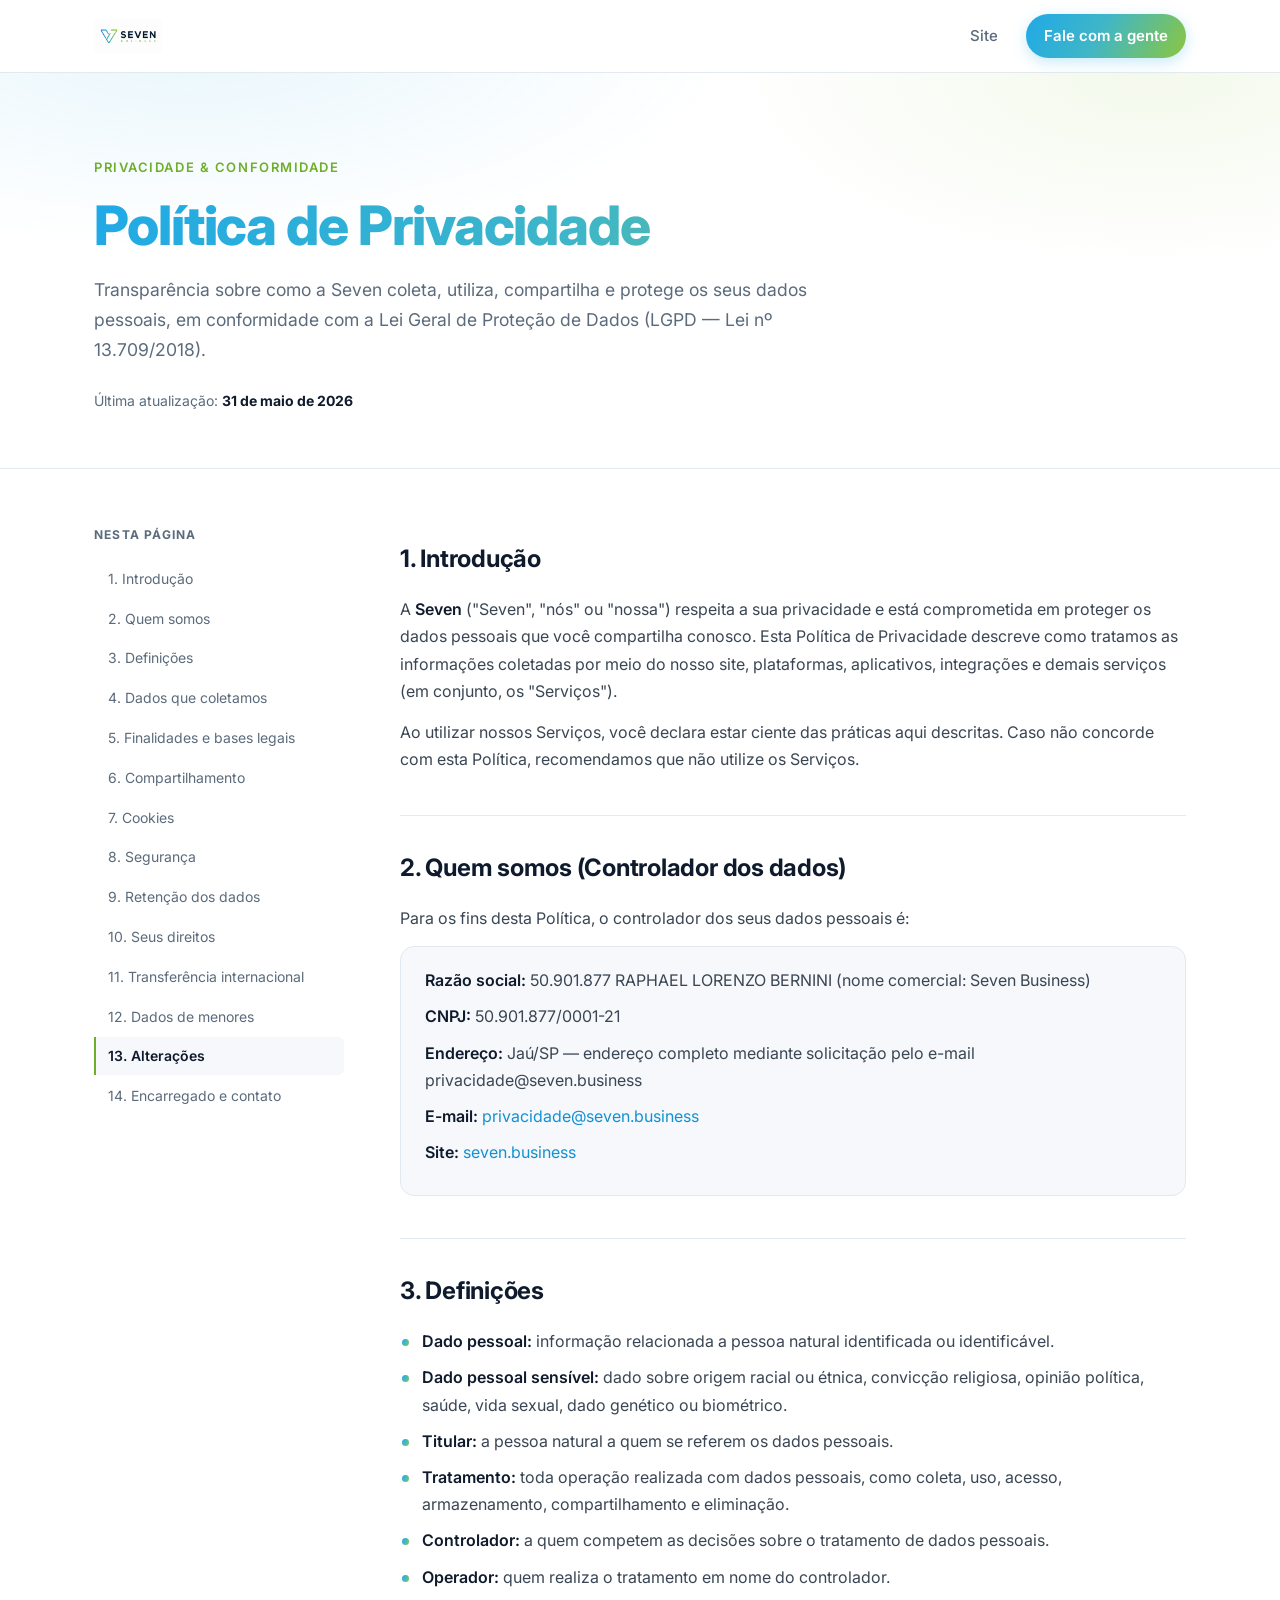
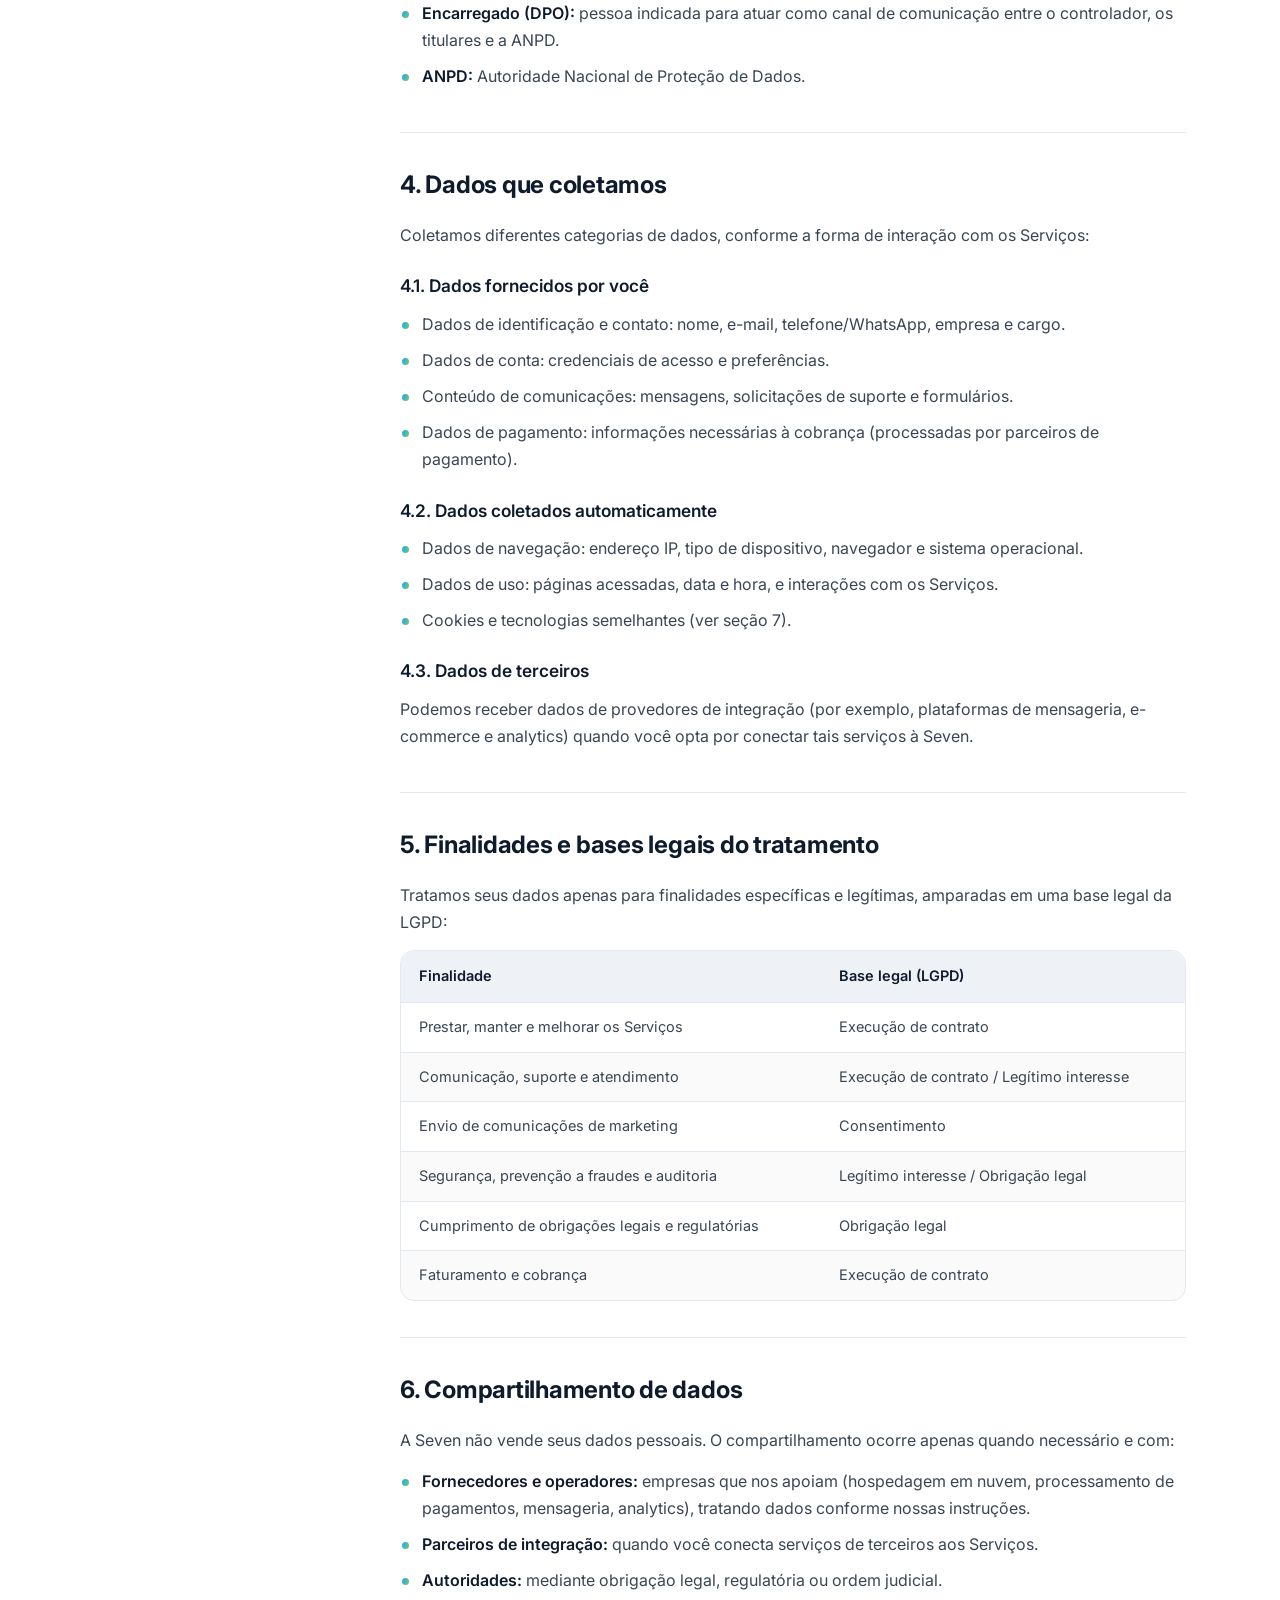
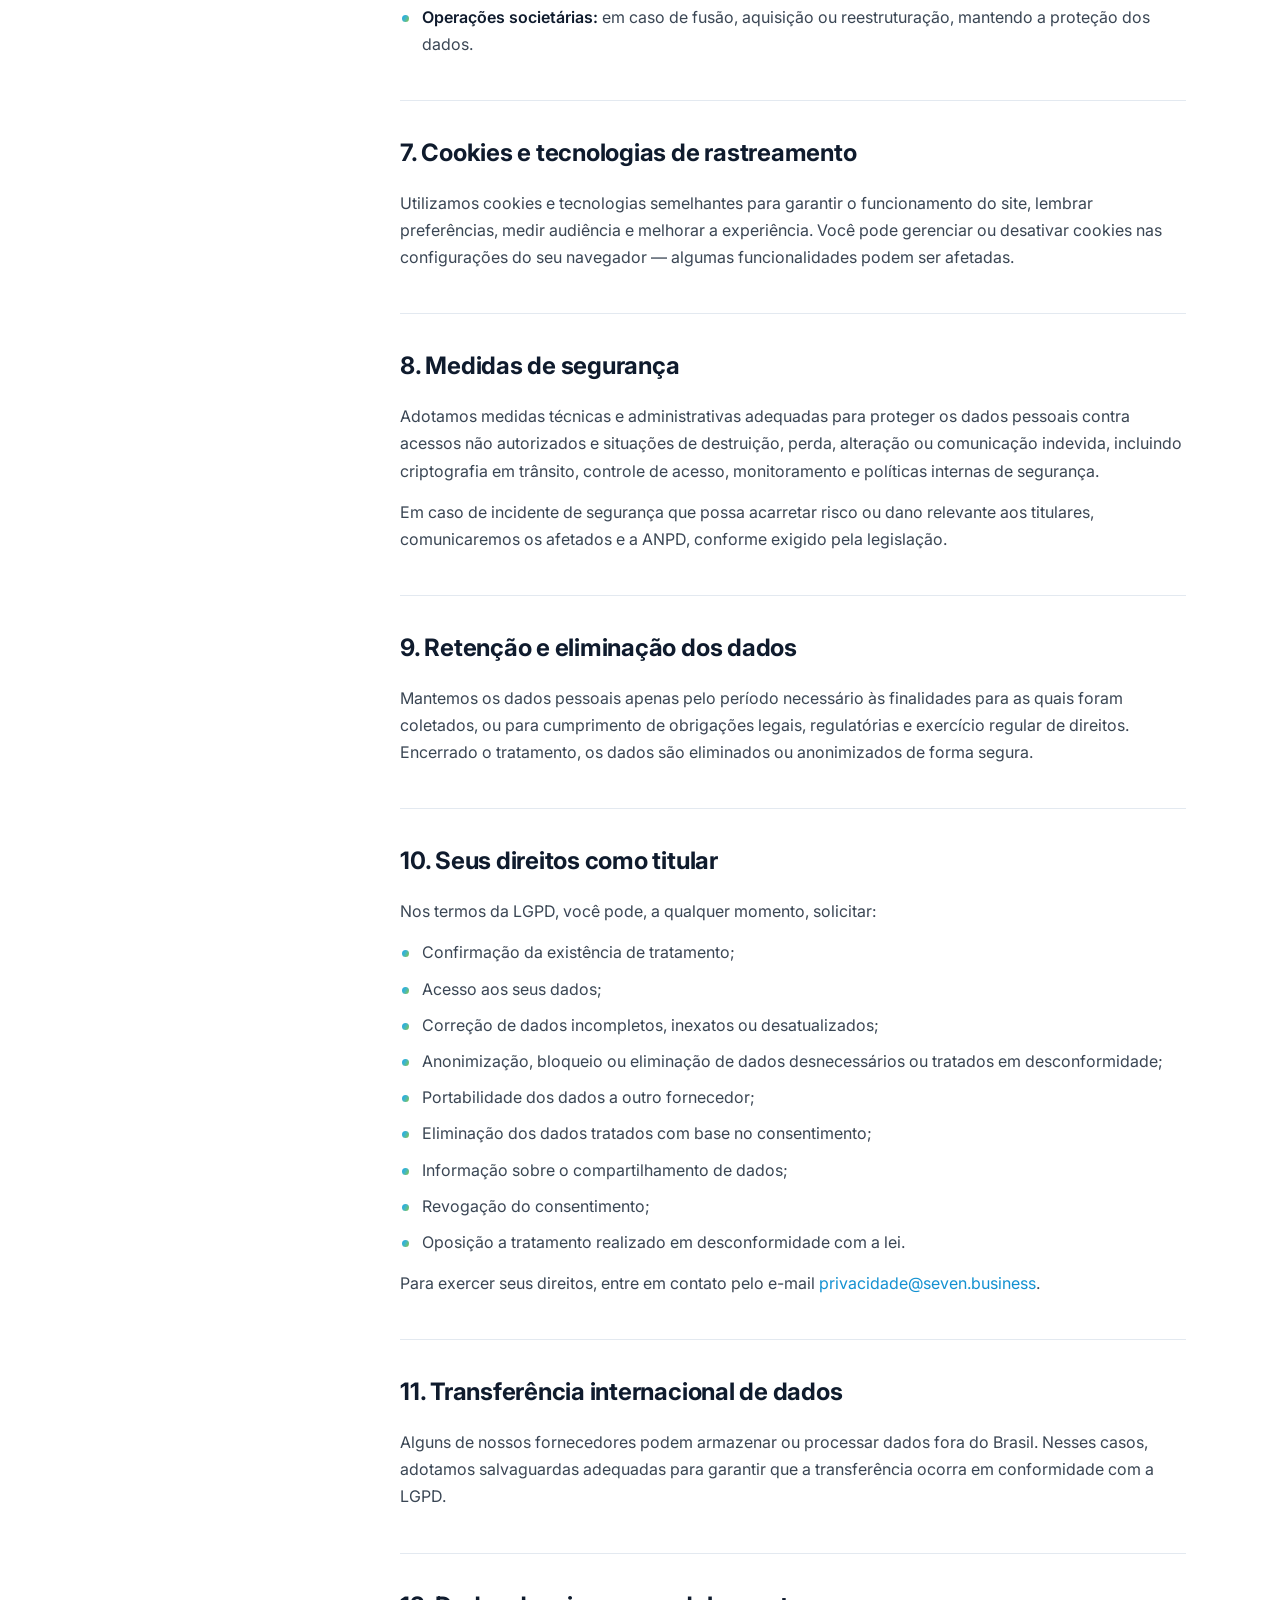
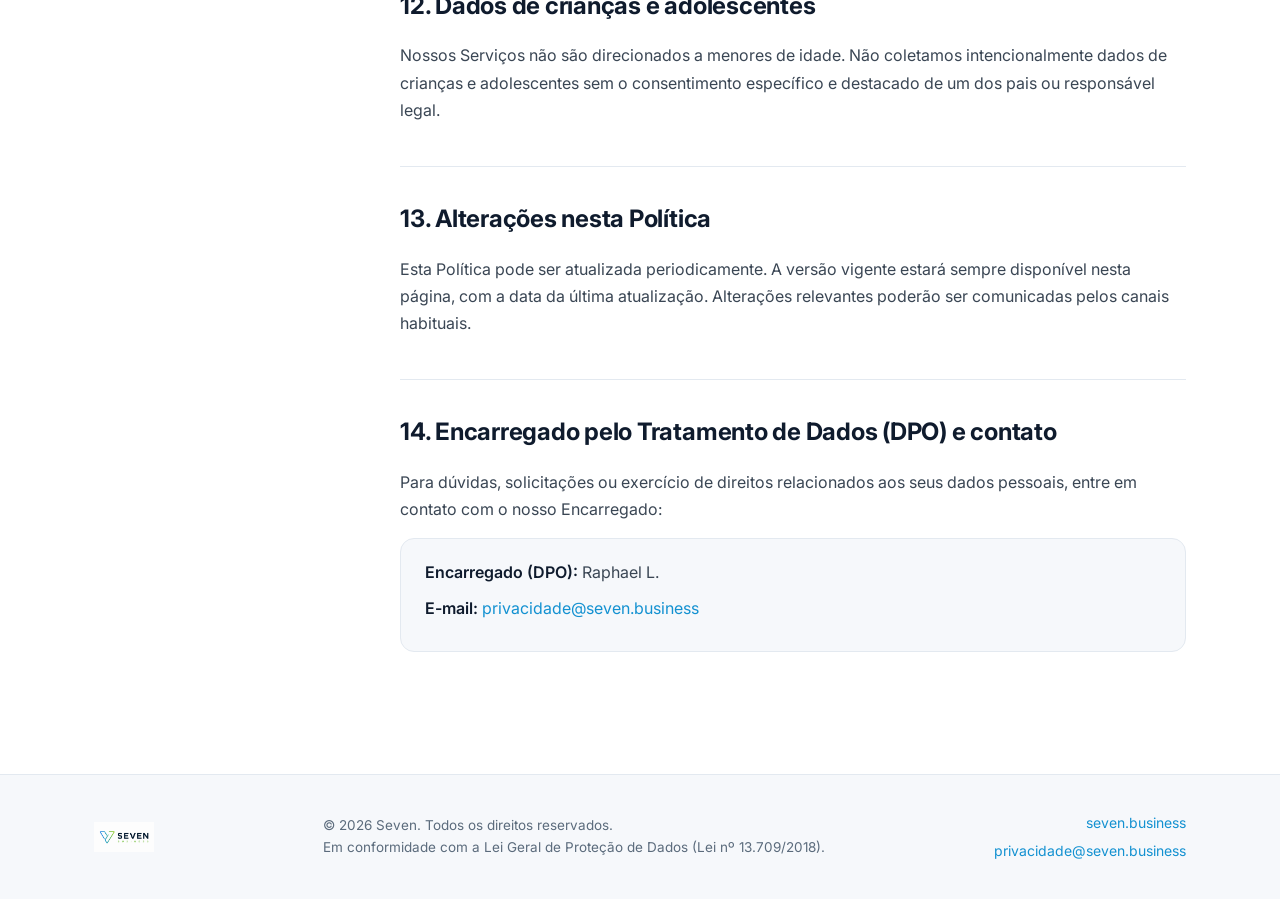
==== commit 3c04fa93: "politica: dados do controlador (razao social, CNPJ, Jau/SP)" ====
--- a/index.html
+++ b/index.html
@@ -94,9 +94,9 @@
             Para os fins desta Política, o controlador dos seus dados pessoais é:
           </p>
           <ul class="info-box">
-            <li><strong>Razão social:</strong> Seven <span class="todo">[preencher razão social]</span></li>
-            <li><strong>CNPJ:</strong> <span class="todo">[preencher CNPJ]</span></li>
-            <li><strong>Endereço:</strong> <span class="todo">[preencher endereço]</span></li>
+            <li><strong>Razão social:</strong> 50.901.877 RAPHAEL LORENZO BERNINI (nome comercial: Seven Business)</li>
+            <li><strong>CNPJ:</strong> 50.901.877/0001-21</li>
+            <li><strong>Endereço:</strong> Jaú/SP — endereço completo mediante solicitação pelo e-mail privacidade@seven.business</li>
             <li><strong>E-mail:</strong> <a href="mailto:privacidade@seven.business">privacidade@seven.business</a></li>
             <li><strong>Site:</strong> <a href="https://seven.business" target="_blank" rel="noopener">seven.business</a></li>
           </ul>
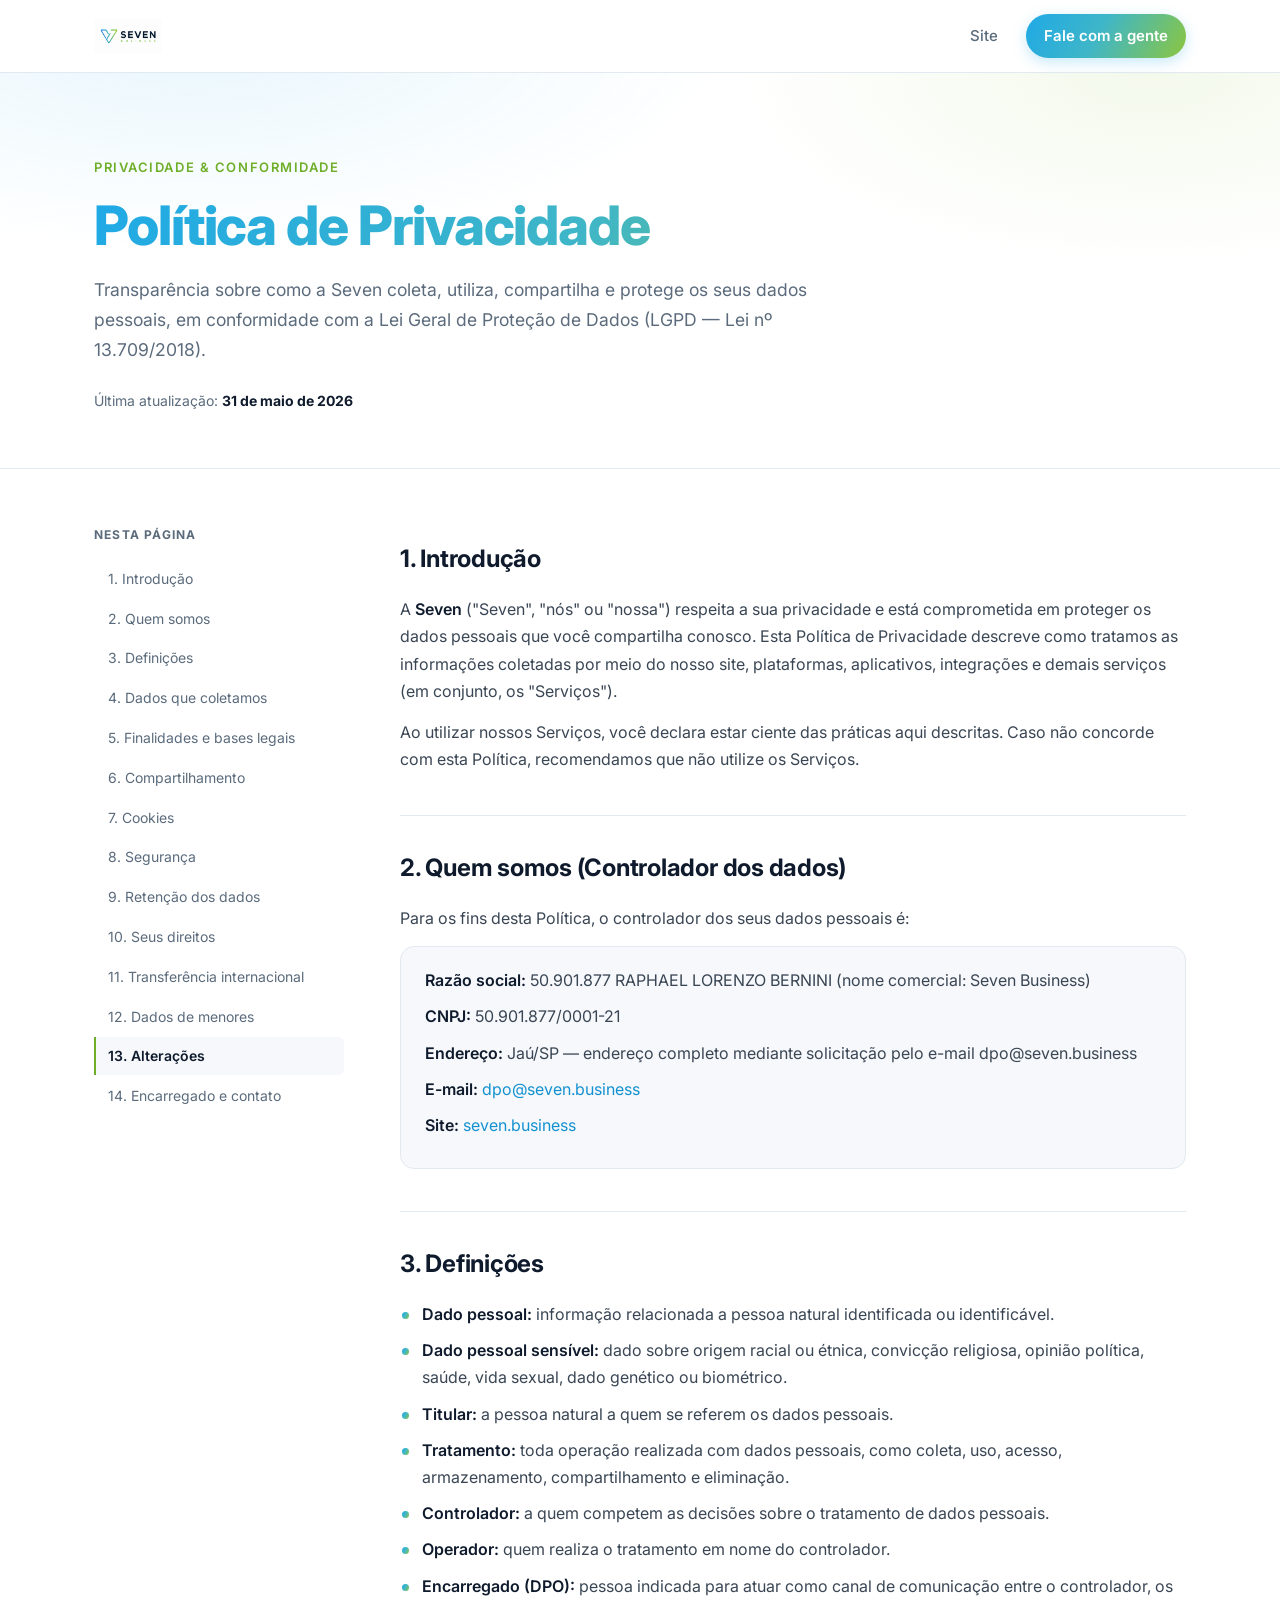
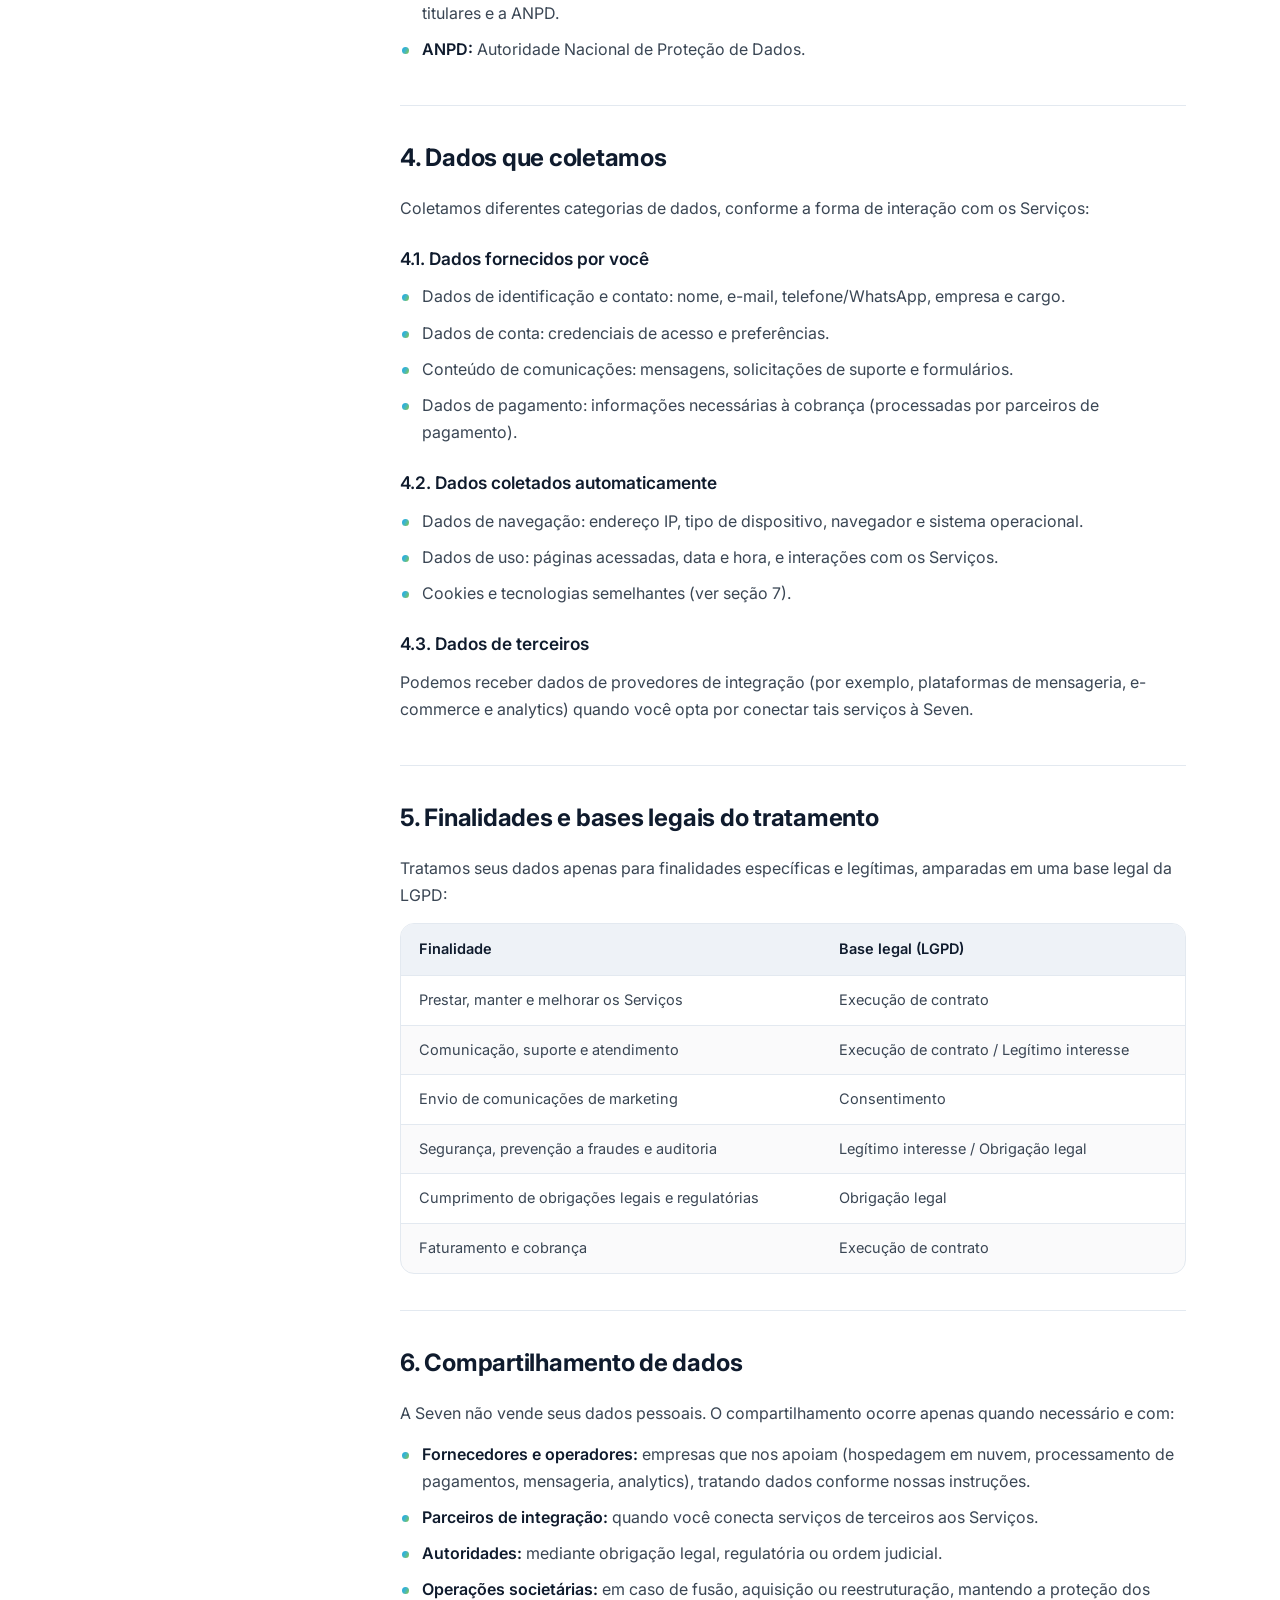
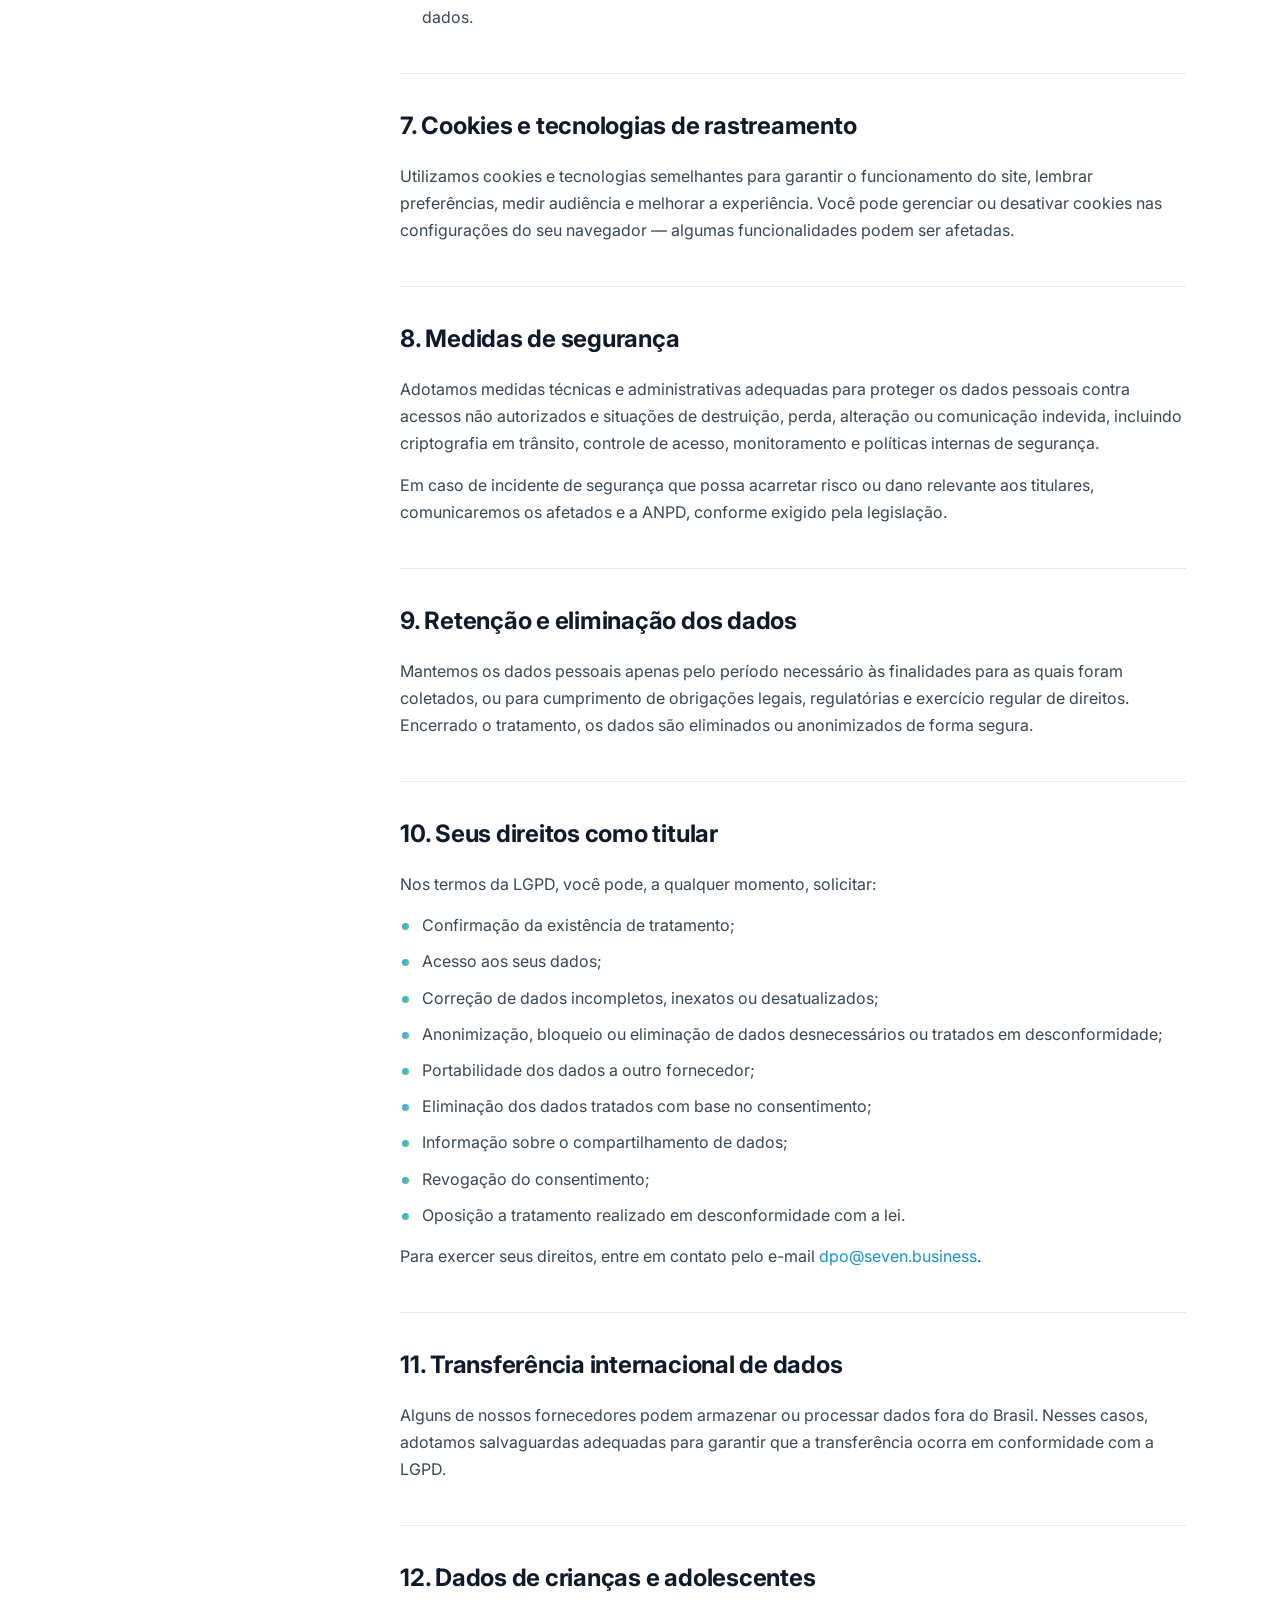
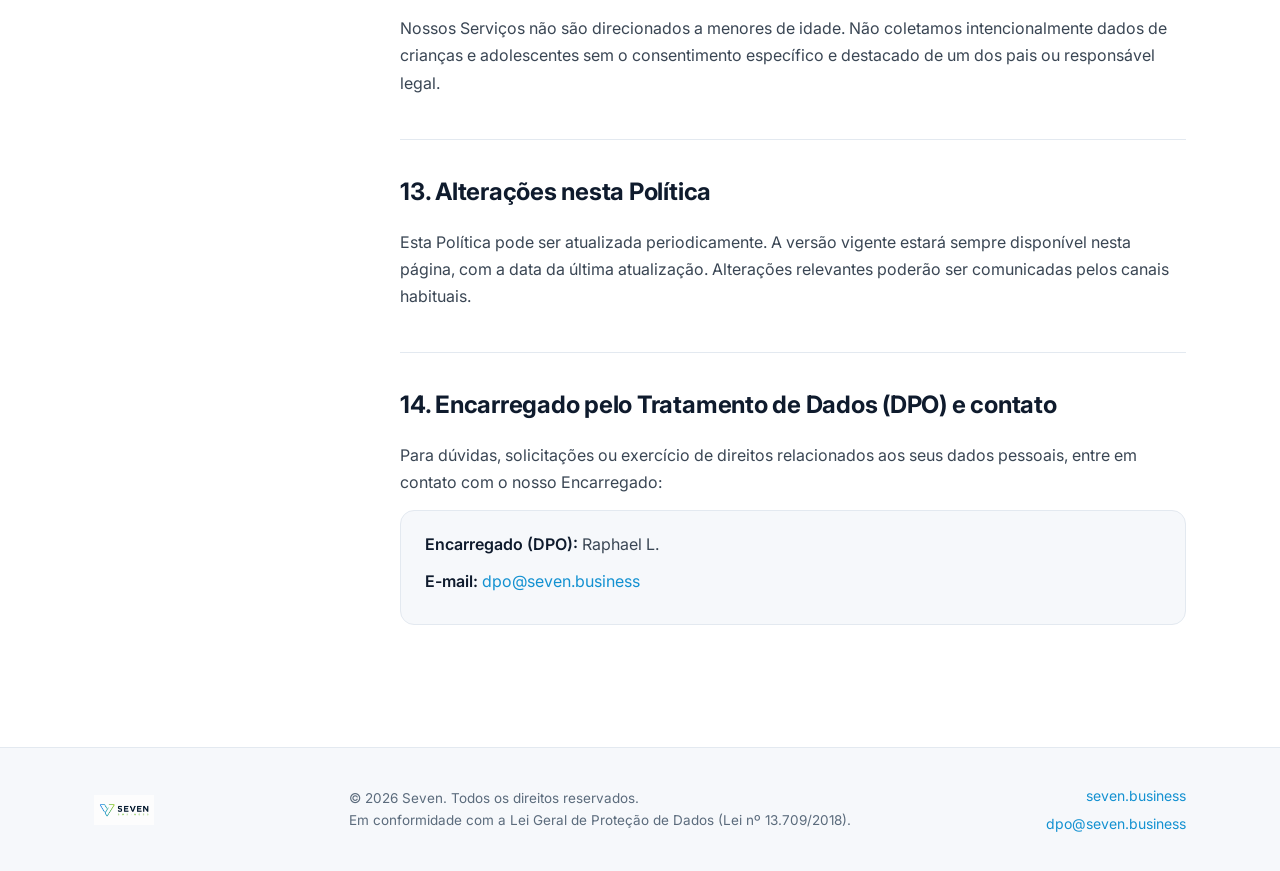
==== commit f6e7c7ca: "politica: e-mail do encarregado dpo@seven.business" ====
--- a/index.html
+++ b/index.html
@@ -31,7 +31,7 @@
       </a>
       <nav class="header-nav">
         <a href="https://seven.business" target="_blank" rel="noopener">Site</a>
-        <a href="mailto:privacidade@seven.business" class="btn-contato">Fale com a gente</a>
+        <a href="mailto:dpo@seven.business" class="btn-contato">Fale com a gente</a>
       </nav>
     </div>
   </header>
@@ -96,8 +96,8 @@
           <ul class="info-box">
             <li><strong>Razão social:</strong> 50.901.877 RAPHAEL LORENZO BERNINI (nome comercial: Seven Business)</li>
             <li><strong>CNPJ:</strong> 50.901.877/0001-21</li>
-            <li><strong>Endereço:</strong> Jaú/SP — endereço completo mediante solicitação pelo e-mail privacidade@seven.business</li>
-            <li><strong>E-mail:</strong> <a href="mailto:privacidade@seven.business">privacidade@seven.business</a></li>
+            <li><strong>Endereço:</strong> Jaú/SP — endereço completo mediante solicitação pelo e-mail dpo@seven.business</li>
+            <li><strong>E-mail:</strong> <a href="mailto:dpo@seven.business">dpo@seven.business</a></li>
             <li><strong>Site:</strong> <a href="https://seven.business" target="_blank" rel="noopener">seven.business</a></li>
           </ul>
         </section>
@@ -220,7 +220,7 @@
           </ul>
           <p>
             Para exercer seus direitos, entre em contato pelo e-mail
-            <a href="mailto:privacidade@seven.business">privacidade@seven.business</a>.
+            <a href="mailto:dpo@seven.business">dpo@seven.business</a>.
           </p>
         </section>
 
@@ -257,7 +257,7 @@
           </p>
           <ul class="info-box">
             <li><strong>Encarregado (DPO):</strong> Raphael L.</li>
-            <li><strong>E-mail:</strong> <a href="mailto:privacidade@seven.business">privacidade@seven.business</a></li>
+            <li><strong>E-mail:</strong> <a href="mailto:dpo@seven.business">dpo@seven.business</a></li>
           </ul>
         </section>
 
@@ -274,7 +274,7 @@
       </p>
       <div class="footer-links">
         <a href="https://seven.business" target="_blank" rel="noopener">seven.business</a>
-        <a href="mailto:privacidade@seven.business">privacidade@seven.business</a>
+        <a href="mailto:dpo@seven.business">dpo@seven.business</a>
       </div>
     </div>
   </footer>
@@ -294,5 +294,6 @@
     }, { rootMargin: '-20% 0px -75% 0px' });
     sections.forEach(s => s && obs.observe(s));
   </script>
+<!-- build-prova: seven-sites 2026-10-14 -->
 </body>
 </html>
